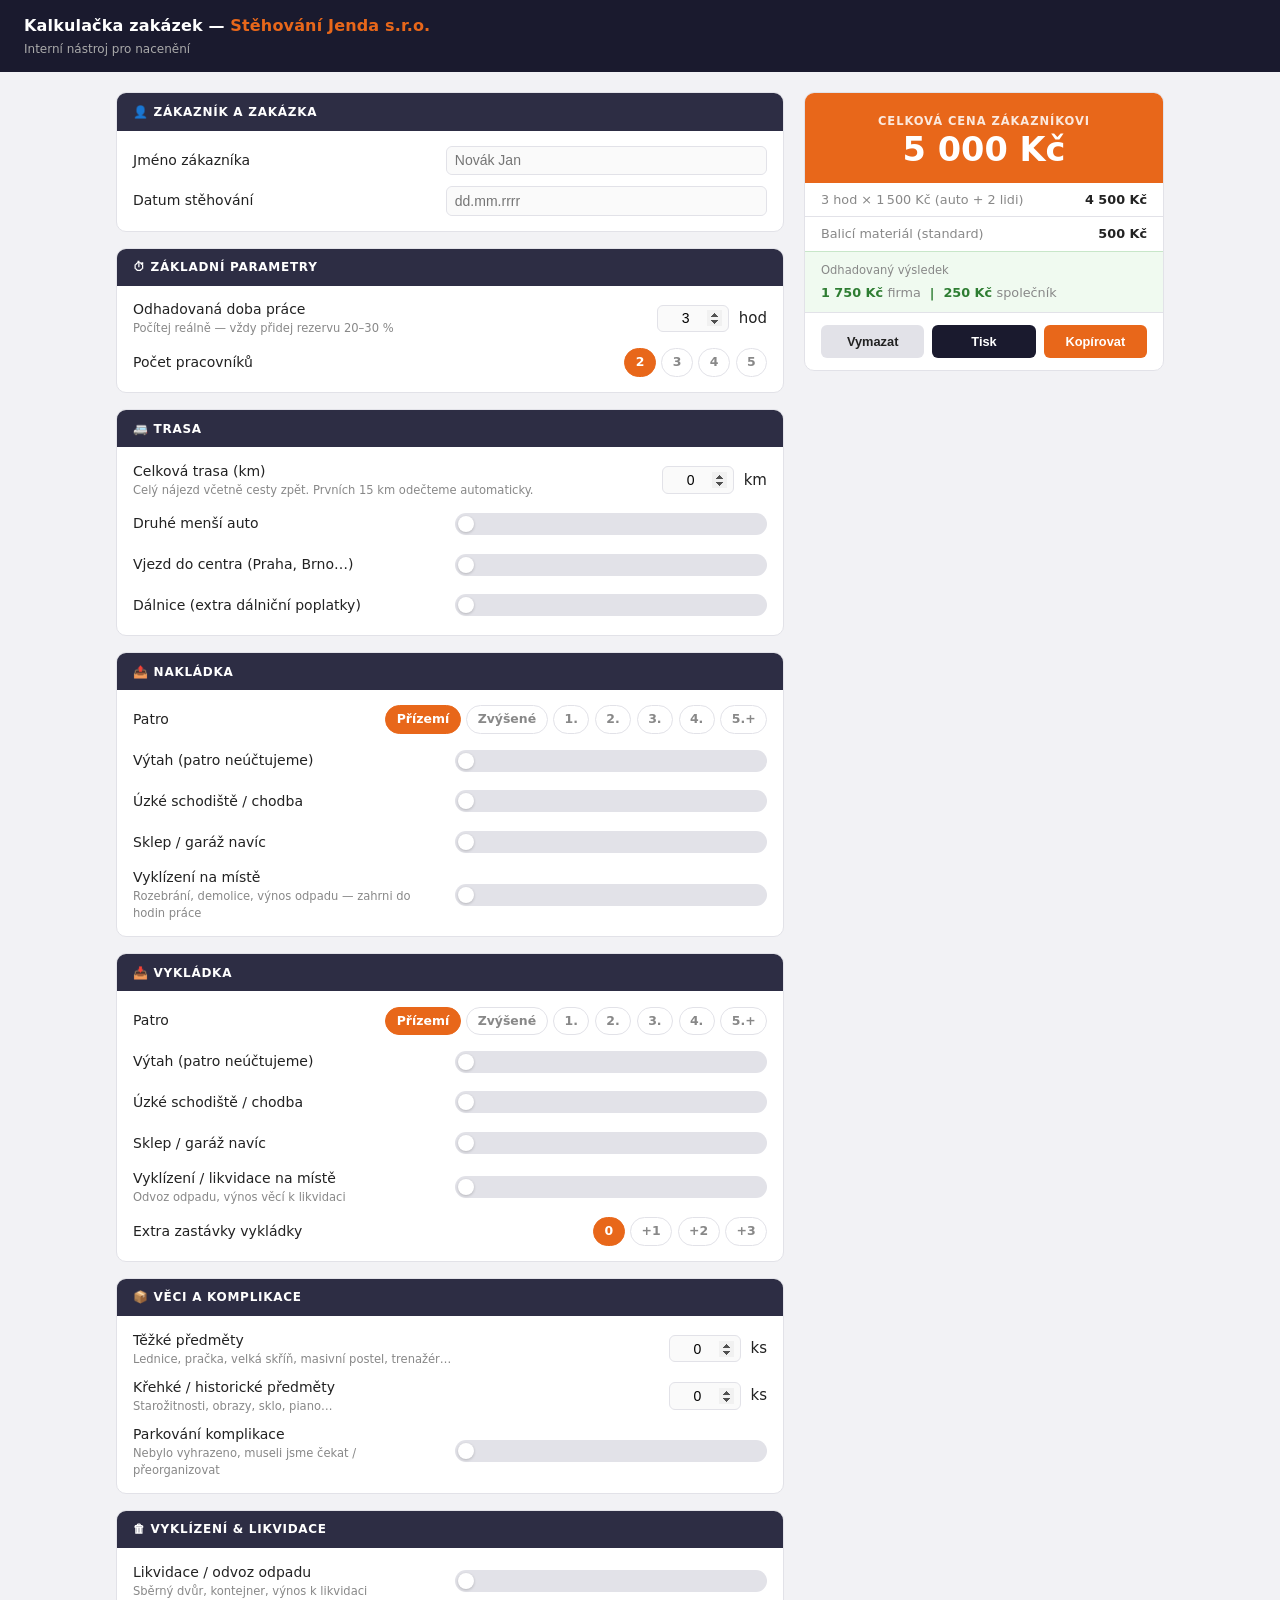
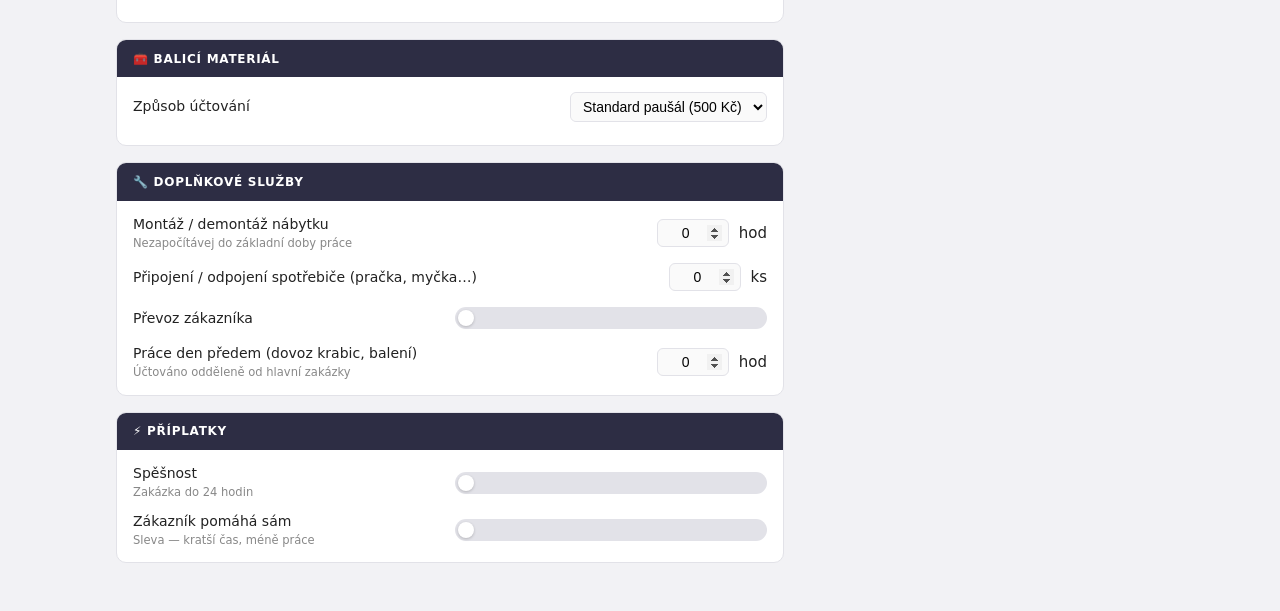
==== kalkulacka.html @ 745bb5a1 "Add files via upload" ====
<!DOCTYPE html>
<html lang="cs">
<head>
  <meta charset="UTF-8">
  <meta name="viewport" content="width=device-width, initial-scale=1.0">
  <title>Kalkulačka zakázek — Stěhování Jenda s.r.o.</title>
  <style>
    :root {
      --orange: #e8671a;
      --orange-light: #fff3ea;
      --dark: #1a1a2e;
      --dark2: #2d2d44;
      --card: #ffffff;
      --bg: #f2f2f5;
      --border: #e2e2e8;
      --text: #222;
      --muted: #888;
      --green: #2e7d32;
      --green-bg: #f0faf0;
      --green-border: #c8e6c9;
      --red: #c62828;
    }

    * { box-sizing: border-box; margin: 0; padding: 0; }

    body {
      font-family: 'Segoe UI', system-ui, -apple-system, sans-serif;
      background: var(--bg);
      color: var(--text);
      line-height: 1.5;
      font-size: 15px;
    }

    /* ── HEADER ── */
    header {
      background: var(--dark);
      color: #fff;
      padding: 0.9rem 1.5rem;
      display: flex;
      align-items: center;
      justify-content: space-between;
      flex-wrap: wrap;
      gap: 0.5rem;
    }
    header h1 { font-size: 1rem; font-weight: 700; letter-spacing: 0.01em; }
    header h1 span { color: var(--orange); }
    header .subtitle { font-size: 0.75rem; color: #aaa; margin-top: 0.1rem; }

    /* ── LAYOUT ── */
    .layout {
      display: grid;
      grid-template-columns: 1fr 360px;
      gap: 1.25rem;
      max-width: 1080px;
      margin: 1.25rem auto 3rem;
      padding: 0 1rem;
      align-items: start;
    }
    @media (max-width: 820px) {
      .layout { grid-template-columns: 1fr; }
      .result-sticky { position: static; }
    }

    /* ── CARD ── */
    .card {
      background: var(--card);
      border: 1px solid var(--border);
      border-radius: 10px;
      overflow: hidden;
      margin-bottom: 1rem;
    }
    .card:last-child { margin-bottom: 0; }

    .card-head {
      background: var(--dark2);
      color: #fff;
      padding: 0.6rem 1rem;
      font-size: 0.75rem;
      font-weight: 700;
      text-transform: uppercase;
      letter-spacing: 0.06em;
      display: flex;
      align-items: center;
      gap: 0.4rem;
    }

    /* ── SECTIONS INSIDE CARD ── */
    .section {
      padding: 0.85rem 1rem;
      border-bottom: 1px solid var(--border);
    }
    .section:last-child { border-bottom: none; }

    .field {
      display: flex;
      align-items: center;
      gap: 0.6rem;
      min-height: 32px;
      margin-bottom: 0.55rem;
    }
    .field:last-child { margin-bottom: 0; }

    .field label {
      flex: 1;
      font-size: 0.875rem;
      color: var(--text);
      cursor: default;
    }
    .field label small {
      display: block;
      font-size: 0.72rem;
      color: var(--muted);
      font-weight: 400;
    }

    /* ── NUMBER INPUT ── */
    input[type="number"] {
      width: 72px;
      padding: 0.3rem 0.4rem;
      border: 1px solid var(--border);
      border-radius: 6px;
      font-size: 0.875rem;
      text-align: center;
      background: #fafafa;
      transition: border-color 0.15s;
      -moz-appearance: textfield;
    }
    input[type="number"]::-webkit-inner-spin-button { opacity: 1; }
    input[type="number"]:focus { outline: none; border-color: var(--orange); background: #fff; }

    input[type="text"] {
      flex: 1;
      padding: 0.35rem 0.5rem;
      border: 1px solid var(--border);
      border-radius: 6px;
      font-size: 0.875rem;
      background: #fafafa;
      transition: border-color 0.15s;
    }
    input[type="text"]:focus { outline: none; border-color: var(--orange); background: #fff; }

    /* ── RADIO CHIPS ── */
    .chips { display: flex; gap: 0.35rem; flex-wrap: wrap; }
    .chip {
      padding: 0.25rem 0.65rem;
      border: 1.5px solid var(--border);
      border-radius: 20px;
      cursor: pointer;
      font-size: 0.78rem;
      font-weight: 600;
      color: var(--muted);
      transition: all 0.15s;
      user-select: none;
      white-space: nowrap;
    }
    .chip:hover { border-color: var(--orange); color: var(--orange); }
    .chip.on { background: var(--orange); border-color: var(--orange); color: #fff; }

    /* ── TOGGLE ── */
    .toggle {
      position: relative;
      width: 40px;
      height: 22px;
      flex-shrink: 0;
    }
    .toggle input { opacity: 0; width: 0; height: 0; position: absolute; }
    .toggle-track {
      position: absolute;
      inset: 0;
      background: var(--border);
      border-radius: 22px;
      cursor: pointer;
      transition: background 0.2s;
    }
    .toggle-track::after {
      content: '';
      position: absolute;
      width: 16px; height: 16px;
      left: 3px; top: 3px;
      background: #fff;
      border-radius: 50%;
      transition: transform 0.2s;
      box-shadow: 0 1px 3px rgba(0,0,0,.2);
    }
    .toggle input:checked ~ .toggle-track { background: var(--orange); }
    .toggle input:checked ~ .toggle-track::after { transform: translateX(18px); }

    /* ── SELECT ── */
    select {
      padding: 0.3rem 0.5rem;
      border: 1px solid var(--border);
      border-radius: 6px;
      font-size: 0.875rem;
      background: #fafafa;
      cursor: pointer;
    }
    select:focus { outline: none; border-color: var(--orange); }

    /* ── SUB FIELDS ── */
    .sub {
      margin-top: 0.5rem;
      padding: 0.5rem 0.75rem;
      background: var(--orange-light);
      border-radius: 6px;
      border-left: 3px solid var(--orange);
      display: none;
    }
    .sub.on { display: block; }
    .sub .field { margin-bottom: 0.4rem; }
    .sub .field:last-child { margin-bottom: 0; }
    .sub .field label { font-size: 0.82rem; }

    /* ── RESULT PANEL ── */
    .result-sticky { position: sticky; top: 1rem; }

    .result-total {
      background: var(--orange);
      color: #fff;
      padding: 1.25rem 1.25rem 1rem;
      text-align: center;
    }
    .result-total .rtlabel { font-size: 0.72rem; font-weight: 700; text-transform: uppercase;
      letter-spacing: 0.08em; opacity: 0.85; margin-bottom: 0.15rem; }
    .result-total .price { font-size: 2.1rem; font-weight: 800; line-height: 1; }
    .result-total .min-note {
      font-size: 0.72rem; opacity: 0.8; margin-top: 0.3rem;
      background: rgba(0,0,0,.15); border-radius: 4px; padding: 0.15rem 0.5rem;
      display: inline-block;
    }

    .breakdown-list { }
    .bi {
      display: flex; justify-content: space-between; align-items: center;
      padding: 0.45rem 1rem;
      border-bottom: 1px solid var(--border);
      font-size: 0.8rem;
    }
    .bi:last-child { border-bottom: none; }
    .bi .bn { color: var(--muted); flex: 1; padding-right: 0.5rem; }
    .bi .ba { font-weight: 700; color: var(--text); white-space: nowrap; }

    .empty-state {
      padding: 1.5rem;
      text-align: center;
      color: var(--muted);
      font-size: 0.8rem;
    }

    .profit-bar {
      background: var(--green-bg);
      border-top: 1px solid var(--green-border);
      padding: 0.65rem 1rem;
      font-size: 0.8rem;
    }
    .profit-bar .pl { color: var(--muted); margin-bottom: 0.2rem; font-size: 0.72rem; }
    .profit-bar .pv { font-weight: 700; color: var(--green); }
    .profit-bar .pv span { color: var(--muted); font-weight: 400; }

    .actions {
      display: flex; gap: 0.5rem;
      padding: 0.75rem 1rem;
      border-top: 1px solid var(--border);
    }
    .btn {
      flex: 1; padding: 0.55rem;
      border: none; border-radius: 6px;
      font-size: 0.8rem; font-weight: 700;
      cursor: pointer; transition: opacity 0.15s, background 0.15s;
    }
    .btn-orange { background: var(--orange); color: #fff; }
    .btn-orange:hover { opacity: 0.88; }
    .btn-gray { background: var(--border); color: var(--text); }
    .btn-gray:hover { background: #d5d5d8; }
    .btn-dark { background: var(--dark); color: #fff; }
    .btn-dark:hover { opacity: 0.85; }

    /* ── PRINT ── */
    @media print {
      header { background: #000 !important; }
      .card-head { background: #333 !important; }
      .layout { display: block; }
      .form-col { display: none; }
      .result-sticky { position: static; }
      .result-total { background: #e8671a !important; -webkit-print-color-adjust: exact; }
      .actions { display: none; }
    }
  </style>
</head>
<body>

<header>
  <div>
    <h1>Kalkulačka zakázek &mdash; <span>Stěhování Jenda s.r.o.</span></h1>
    <div class="subtitle">Interní nástroj pro nacenění</div>
  </div>
</header>

<div class="layout">

  <!-- ══════════ FORM COLUMN ══════════ -->
  <div class="form-col">

    <!-- ZÁKAZNÍK -->
    <div class="card">
      <div class="card-head">👤 Zákazník a zakázka</div>
      <div class="section">
        <div class="field">
          <label>Jméno zákazníka</label>
          <input type="text" id="customer-name" placeholder="Novák Jan" style="width:180px">
        </div>
        <div class="field">
          <label>Datum stěhování</label>
          <input type="text" id="move-date" placeholder="dd.mm.rrrr" style="width:120px">
        </div>
      </div>
    </div>

    <!-- ZÁKLADNÍ PARAMETRY -->
    <div class="card">
      <div class="card-head">⏱ Základní parametry</div>
      <div class="section">
        <div class="field">
          <label>Odhadovaná doba práce
            <small>Počítej reálně — vždy přidej rezervu 20–30 %</small>
          </label>
          <input type="number" id="hours" value="3" min="0.5" max="24" step="0.5"> hod
        </div>
        <div class="field" style="margin-top:0.4rem;">
          <label>Počet pracovníků</label>
          <div class="chips" id="workers-chips">
            <span class="chip on" data-v="2">2</span>
            <span class="chip" data-v="3">3</span>
            <span class="chip" data-v="4">4</span>
            <span class="chip" data-v="5">5</span>
          </div>
        </div>
      </div>
    </div>

    <!-- TRASA -->
    <div class="card">
      <div class="card-head">🚐 Trasa</div>
      <div class="section">
        <div class="field">
          <label>Celková trasa (km)
            <small>Celý nájezd včetně cesty zpět. Prvních 15 km odečteme automaticky.</small>
          </label>
          <input type="number" id="distance" value="0" min="0" step="1"> km
        </div>
        <div class="field" style="margin-top:0.5rem;">
          <label>Druhé menší auto</label>
          <label class="toggle">
            <input type="checkbox" id="second-car">
            <span class="toggle-track"></span>
          </label>
        </div>
        <div class="sub" id="sub-second-car">
          <div class="field">
            <label>Km druhého auta (jednosměrně)</label>
            <input type="number" id="second-car-km" value="0" min="0" step="1"> km
          </div>
        </div>
        <div class="field" style="margin-top:0.4rem;">
          <label>Vjezd do centra (Praha, Brno…)</label>
          <label class="toggle">
            <input type="checkbox" id="city-center">
            <span class="toggle-track"></span>
          </label>
        </div>
        <div class="field" style="margin-top:0.4rem;">
          <label>Dálnice (extra dálniční poplatky)</label>
          <label class="toggle">
            <input type="checkbox" id="highway">
            <span class="toggle-track"></span>
          </label>
        </div>
      </div>
    </div>

    <!-- NAKLÁDKA -->
    <div class="card">
      <div class="card-head">📤 Nakládka</div>
      <div class="section">
        <div class="field">
          <label>Patro</label>
          <div class="chips" id="floor-load-chips">
            <span class="chip on" data-v="0">Přízemí</span>
            <span class="chip" data-v="0.5">Zvýšené</span>
            <span class="chip" data-v="1">1.</span>
            <span class="chip" data-v="2">2.</span>
            <span class="chip" data-v="3">3.</span>
            <span class="chip" data-v="4">4.</span>
            <span class="chip" data-v="5">5.+</span>
          </div>
        </div>
        <div class="field" style="margin-top:0.5rem;">
          <label>Výtah (patro neúčtujeme)</label>
          <label class="toggle">
            <input type="checkbox" id="elevator-load">
            <span class="toggle-track"></span>
          </label>
        </div>
        <div class="field" style="margin-top:0.4rem;">
          <label>Úzké schodiště / chodba</label>
          <label class="toggle">
            <input type="checkbox" id="narrow-load">
            <span class="toggle-track"></span>
          </label>
        </div>
        <div class="field" style="margin-top:0.4rem;">
          <label>Sklep / garáž navíc</label>
          <label class="toggle">
            <input type="checkbox" id="basement-load">
            <span class="toggle-track"></span>
          </label>
        </div>
        <div class="field" style="margin-top:0.4rem;">
          <label>Vyklízení na místě
            <small>Rozebrání, demolice, výnos odpadu — zahrni do hodin práce</small>
          </label>
          <label class="toggle">
            <input type="checkbox" id="clearance-load">
            <span class="toggle-track"></span>
          </label>
        </div>
      </div>
    </div>

    <!-- VYKLÁDKA -->
    <div class="card">
      <div class="card-head">📥 Vykládka</div>
      <div class="section">
        <div class="field">
          <label>Patro</label>
          <div class="chips" id="floor-unload-chips">
            <span class="chip on" data-v="0">Přízemí</span>
            <span class="chip" data-v="0.5">Zvýšené</span>
            <span class="chip" data-v="1">1.</span>
            <span class="chip" data-v="2">2.</span>
            <span class="chip" data-v="3">3.</span>
            <span class="chip" data-v="4">4.</span>
            <span class="chip" data-v="5">5.+</span>
          </div>
        </div>
        <div class="field" style="margin-top:0.5rem;">
          <label>Výtah (patro neúčtujeme)</label>
          <label class="toggle">
            <input type="checkbox" id="elevator-unload">
            <span class="toggle-track"></span>
          </label>
        </div>
        <div class="field" style="margin-top:0.4rem;">
          <label>Úzké schodiště / chodba</label>
          <label class="toggle">
            <input type="checkbox" id="narrow-unload">
            <span class="toggle-track"></span>
          </label>
        </div>
        <div class="field" style="margin-top:0.4rem;">
          <label>Sklep / garáž navíc</label>
          <label class="toggle">
            <input type="checkbox" id="basement-unload">
            <span class="toggle-track"></span>
          </label>
        </div>
        <div class="field" style="margin-top:0.4rem;">
          <label>Vyklízení / likvidace na místě
            <small>Odvoz odpadu, výnos věcí k likvidaci</small>
          </label>
          <label class="toggle">
            <input type="checkbox" id="clearance-unload">
            <span class="toggle-track"></span>
          </label>
        </div>
        <div class="field" style="margin-top:0.5rem;">
          <label>Extra zastávky vykládky</label>
          <div class="chips" id="extra-stops-chips">
            <span class="chip on" data-v="0">0</span>
            <span class="chip" data-v="1">+1</span>
            <span class="chip" data-v="2">+2</span>
            <span class="chip" data-v="3">+3</span>
          </div>
        </div>
      </div>
    </div>

    <!-- VĚCI -->
    <div class="card">
      <div class="card-head">📦 Věci a komplikace</div>
      <div class="section">
        <div class="field">
          <label>Těžké předměty
            <small>Lednice, pračka, velká skříň, masivní postel, trenažér…</small>
          </label>
          <input type="number" id="heavy-items" value="0" min="0" step="1"> ks
        </div>
        <div class="field" style="margin-top:0.5rem;">
          <label>Křehké / historické předměty
            <small>Starožitnosti, obrazy, sklo, piano…</small>
          </label>
          <input type="number" id="fragile-items" value="0" min="0" step="1"> ks
        </div>
        <div class="field" style="margin-top:0.5rem;">
          <label>Parkování komplikace
            <small>Nebylo vyhrazeno, museli jsme čekat / přeorganizovat</small>
          </label>
          <label class="toggle">
            <input type="checkbox" id="parking-issue">
            <span class="toggle-track"></span>
          </label>
        </div>
      </div>
    </div>

    <!-- VYKLÍZENÍ & LIKVIDACE -->
    <div class="card">
      <div class="card-head">🗑 Vyklízení &amp; likvidace</div>
      <div class="section">
        <div class="field">
          <label>Likvidace / odvoz odpadu
            <small>Sběrný dvůr, kontejner, výnos k likvidaci</small>
          </label>
          <label class="toggle">
            <input type="checkbox" id="liquidation">
            <span class="toggle-track"></span>
          </label>
        </div>
        <div class="sub" id="sub-liquidation">
          <div class="field">
            <label>Pytlování
              <small>Oblečení, drobnosti, odpad do pytlů</small>
            </label>
            <div class="chips" id="pytlovani-chips">
              <span class="chip on" data-v="none">Žádné</span>
              <span class="chip" data-v="small">Malé +500 Kč</span>
              <span class="chip" data-v="medium">Střední +1 000 Kč</span>
              <span class="chip" data-v="large">Velké +1 500 Kč</span>
            </div>
          </div>
        </div>
      </div>
    </div>

    <!-- BALICÍ MATERIÁL -->
    <div class="card">
      <div class="card-head">🧰 Balicí materiál</div>
      <div class="section">
        <div class="field">
          <label>Způsob účtování</label>
          <select id="packing-type">
            <option value="none">Žádný</option>
            <option value="standard" selected>Standard paušál (500 Kč)</option>
            <option value="custom">Vlastní rozpis</option>
          </select>
        </div>
        <div class="sub" id="sub-packing">
          <div class="field">
            <label>Krabice (ks × 30 Kč)</label>
            <input type="number" id="boxes" value="0" min="0"> ks
          </div>
          <div class="field">
            <label>Strečková fólie (role × 200 Kč)</label>
            <input type="number" id="stretch" value="0" min="0"> rol
          </div>
          <div class="field">
            <label>Bublinková fólie (role × 200 Kč)</label>
            <input type="number" id="bubble" value="0" min="0"> rol
          </div>
        </div>
      </div>
    </div>

    <!-- DOPLŇKOVÉ SLUŽBY -->
    <div class="card">
      <div class="card-head">🔧 Doplňkové služby</div>
      <div class="section">
        <div class="field">
          <label>Montáž / demontáž nábytku
            <small>Nezapočítávej do základní doby práce</small>
          </label>
          <input type="number" id="assembly-hours" value="0" min="0" step="0.5"> hod
        </div>
        <div class="field" style="margin-top:0.5rem;">
          <label>Připojení / odpojení spotřebiče (pračka, myčka…)</label>
          <input type="number" id="appliances" value="0" min="0" step="1"> ks
        </div>
        <div class="field" style="margin-top:0.5rem;">
          <label>Převoz zákazníka</label>
          <label class="toggle">
            <input type="checkbox" id="person-transport">
            <span class="toggle-track"></span>
          </label>
        </div>
        <div class="field" style="margin-top:0.5rem;">
          <label>Práce den předem (dovoz krabic, balení)
            <small>Účtováno odděleně od hlavní zakázky</small>
          </label>
          <input type="number" id="day-before" value="0" min="0" step="0.5"> hod
        </div>
      </div>
    </div>

    <!-- PŘÍPLATKY -->
    <div class="card">
      <div class="card-head">⚡ Příplatky</div>
      <div class="section">
        <div class="field">
          <label>Spěšnost
            <small>Zakázka do 24 hodin</small>
          </label>
          <label class="toggle">
            <input type="checkbox" id="urgency">
            <span class="toggle-track"></span>
          </label>
        </div>
        <div class="field" style="margin-top:0.4rem;">
          <label>Zákazník pomáhá sám
            <small>Sleva — kratší čas, méně práce</small>
          </label>
          <label class="toggle">
            <input type="checkbox" id="customer-helps">
            <span class="toggle-track"></span>
          </label>
        </div>
      </div>
    </div>

  </div><!-- /form-col -->

  <!-- ══════════ RESULT COLUMN ══════════ -->
  <div>
    <div class="card result-sticky">

      <div class="result-total">
        <div class="rtlabel">Celková cena zákazníkovi</div>
        <div class="price" id="total-display">2 500 Kč</div>
        <div class="min-note" id="min-note" style="display:none">Aplikována minimální cena</div>
      </div>

      <div class="breakdown-list" id="breakdown">
        <div class="empty-state">Vyplňte parametry zakázky&hellip;</div>
      </div>

      <div class="profit-bar">
        <div class="pl">Odhadovaný výsledek</div>
        <div class="pv" id="profit-display">—</div>
      </div>

      <div class="actions">
        <button class="btn btn-gray" onclick="resetForm()">Vymazat</button>
        <button class="btn btn-dark" onclick="printResult()">Tisk</button>
        <button class="btn btn-orange" onclick="copyResult()">Kopírovat</button>
      </div>

    </div>
  </div>

</div><!-- /layout -->

<script>
'use strict';

/* ── Sazebník ── */
var R = {
  hourBase:        1500,
  extraWorker:     200,
  kmRate:          20,
  kmFreeThreshold: 15,
  secondCarKm:     10,
  floorRate:       500,
  elevatedGround:  300,
  basement:        300,
  narrowPassage:   400,
  extraStop:       500,
  parkingIssue:    300,
  heavyItem:       200,
  fragileItem:     100,
  cityCenter:      800,
  highway:         500,
  packingStd:      500,
  boxPrice:        30,
  stretchPrice:    200,
  bubblePrice:     200,
  assemblyHour:    500,
  applianceConn:   200,
  personTransport: 500,
  dayBeforeHour:   800,
  urgency:         500,
  customerHelps:  -500,
  pytlovaniSmall:  500,
  pytlovaniMedium: 1000,
  pytlovaniLarge:  1500,
  liquidation:     1000,
  minimum:         2500,
  profitRate:      0.35,
  partnerRate:     0.05,
};

/* ── State ── */
var S = {
  hours: 3, workers: 2,
  distance: 0, secondCar: false, secondCarKm: 0,
  cityCenter: false, highway: false,
  floorLoad: 0, elevatorLoad: false, narrowLoad: false, basementLoad: false,
  floorUnload: 0, elevatorUnload: false, narrowUnload: false, basementUnload: false,
  extraStops: 0,
  heavyItems: 0, fragileItems: 0, parkingIssue: false,
  packingType: 'standard', boxes: 0, stretch: 0, bubble: 0,
  assemblyHours: 0, appliances: 0, personTransport: false,
  dayBefore: 0, urgency: false, customerHelps: false,
  pytlovani: 'none', liquidation: false, clearanceLoad: false, clearanceUnload: false,
};

/* ── Výpočet ── */
function calc() {
  var items = [];
  var raw   = 0;

  function add(name, amount) {
    if (amount === 0) return;
    items.push({ name: name, amount: amount });
    raw += amount;
  }

  // Základní hodiny
  add(S.hours + ' hod × 1 500 Kč (auto + 2 lidi)', S.hours * R.hourBase);

  // Extra pracovníci
  if (S.workers > 2) {
    add((S.workers - 2) + ' extra pracovník(i) × ' + S.hours + ' hod × 200 Kč',
        S.hours * (S.workers - 2) * R.extraWorker);
  }

  // Kilometry
  if (S.distance > R.kmFreeThreshold) {
    var chargeableKm = S.distance - R.kmFreeThreshold;
    add('Trasa ' + S.distance + ' km − 15 km zdarma = ' + chargeableKm + ' km × 20 Kč',
        chargeableKm * R.kmRate);
  }

  // Druhé auto
  if (S.secondCar && S.secondCarKm > 0) {
    add('Druhé auto: ' + S.secondCarKm + ' km × 2 × 10 Kč',
        S.secondCarKm * 2 * R.secondCarKm);
  }

  // Vjezd do centra
  if (S.cityCenter) add('Vjezd do centra města', R.cityCenter);

  // Dálnice
  if (S.highway) add('Dálniční příplatek', R.highway);

  // Patra – nakládka
  if (!S.elevatorLoad) {
    if (S.floorLoad === 0.5) {
      add('Nákl. – zvýšené přîzemí (bez výtahu)', R.elevatedGround);
    } else if (S.floorLoad >= 2) {
      add('Nákl. – ' + S.floorLoad + '. patro bez výtahu (' + (S.floorLoad - 1) + '×500 Kč)', (S.floorLoad - 1) * R.floorRate);
    }
  }
  if (S.narrowLoad)    add('Nákl. – úzké schodiště/chodba', R.narrowPassage);
  if (S.basementLoad)  add('Nákl. – sklep / garáž', R.basement);

  // Patra – vykládka
  if (!S.elevatorUnload) {
    if (S.floorUnload === 0.5) {
      add('Vykl. – zvýšené přîzemí (bez výtahu)', R.elevatedGround);
    } else if (S.floorUnload >= 2) {
      add('Vykl. – ' + S.floorUnload + '. patro bez výtahu (' + (S.floorUnload - 1) + '×500 Kč)', (S.floorUnload - 1) * R.floorRate);
    }
  }
  if (S.narrowUnload)    add('Vykl. – úzké schodiště/chodba', R.narrowPassage);
  if (S.basementUnload)  add('Vykl. – sklep / garáž', R.basement);

  // Extra zastávky
  if (S.extraStops > 0) {
    add(S.extraStops + ' extra zastávka/y vykládky', S.extraStops * R.extraStop);
  }

  // Věci
  if (S.heavyItems > 0)   add(S.heavyItems + ' těžký/é předmět(y) × 400 Kč', S.heavyItems * R.heavyItem);
  if (S.fragileItems > 0) add(S.fragileItems + ' křehký/é předmět(y) × 300 Kč', S.fragileItems * R.fragileItem);
  if (S.parkingIssue)     add('Komplikace s parkováním', R.parkingIssue);

  // Balicí materiál
  if (S.packingType === 'standard') {
    add('Balicí materiál (standard)', R.packingStd);
  } else if (S.packingType === 'custom') {
    if (S.boxes > 0)   add(S.boxes + ' krabic × 30 Kč', S.boxes * R.boxPrice);
    if (S.stretch > 0) add(S.stretch + ' role strečky × 200 Kč', S.stretch * R.stretchPrice);
    if (S.bubble > 0)  add(S.bubble + ' role bublinky × 200 Kč', S.bubble * R.bubblePrice);
  }

  // Montáž
  if (S.assemblyHours > 0) {
    add('Montáž/demontáž: ' + S.assemblyHours + ' hod × 750 Kč', S.assemblyHours * R.assemblyHour);
  }

  // Spotřebiče
  if (S.appliances > 0) {
    add(S.appliances + ' připoj. spotřebiče × 300 Kč', S.appliances * R.applianceConn);
  }

  // Převoz osoby
  if (S.personTransport) add('Převoz zákazníka', R.personTransport);

  // Den předem
  if (S.dayBefore > 0) {
    add('Práce den předem: ' + S.dayBefore + ' hod × 800 Kč', S.dayBefore * R.dayBeforeHour);
  }

  // Pytlování
  if (S.pytlovani === 'small')  add('Pytlování – malé', R.pytlovaniSmall);
  if (S.pytlovani === 'medium') add('Pytlov\u00e1n\u00ed \u2013 st\u0159edn\u00ed', R.pytlovaniMedium);
  if (S.pytlovani === 'large')  add('Pytlov\u00e1n\u00ed \u2013 velk\u00e9', R.pytlovaniLarge);

  // Likvidace
  if (S.liquidation) add('Likvidace / odvoz odpadu', R.liquidation);

  // Spěšnost
  if (S.urgency) add('Sp\u011b\u0161nost (do 24 hod)', R.urgency);

  // Zákazník pomáhá
  if (S.customerHelps) add('Sleva – zákazník pomáhá', R.customerHelps);

  var isMin = raw < R.minimum;
  var total = isMin ? R.minimum : raw;

  return { items: items, raw: raw, total: total, isMin: isMin };
}

/* ── Formátování ── */
function fmt(n) {
  return Math.round(n).toLocaleString('cs-CZ') + ' Kč';
}

/* ── Render ── */
function render() {
  var r = calc();

  document.getElementById('total-display').textContent = fmt(r.total);
  var minNote = document.getElementById('min-note');
  minNote.style.display = r.isMin ? 'inline-block' : 'none';

  var bd = document.getElementById('breakdown');
  if (r.items.length === 0) {
    bd.innerHTML = '<div class="empty-state">Vyplňte parametry zakázky&hellip;</div>';
  } else {
    bd.innerHTML = r.items.map(function(it) {
      return '<div class="bi"><span class="bn">' + it.name + '</span>' +
             '<span class="ba">' + fmt(it.amount) + '</span></div>';
    }).join('');
  }

  // Profit
  var laborCost  = S.hours * S.workers * 200;
  var kmCost     = S.distance > R.kmFreeThreshold ? (S.distance - R.kmFreeThreshold) * 10 : 0;
  var estCost    = laborCost + kmCost;
  var gross      = r.total - estCost;
  var partner    = Math.round(r.total * R.partnerRate);
  var company    = Math.round(r.total * R.profitRate);

  document.getElementById('profit-display').innerHTML =
    fmt(company) + ' <span>firma</span> &nbsp;|&nbsp; ' + fmt(partner) + ' <span>společník</span>';
}

/* ── Chips (radio skupiny) ── */
function initChips(id, key) {
  var g = document.getElementById(id);
  if (!g) return;
  g.addEventListener('click', function(e) {
    var c = e.target.closest('.chip');
    if (!c) return;
    g.querySelectorAll('.chip').forEach(function(x) { x.classList.remove('on'); });
    c.classList.add('on');
    S[key] = parseFloat(c.getAttribute('data-v'));
    render();
  });
}

/* ── Number inputs ── */
function initNum(id, key) {
  var el = document.getElementById(id);
  if (!el) return;
  el.addEventListener('input', function() {
    S[key] = parseFloat(el.value) || 0;
    render();
  });
}

/* ── Toggles ── */
function initToggle(id, key, subId) {
  var el = document.getElementById(id);
  if (!el) return;
  el.addEventListener('change', function() {
    S[key] = el.checked;
    if (subId) {
      var sub = document.getElementById(subId);
      if (sub) sub.classList.toggle('on', el.checked);
    }
    render();
  });
}

/* ── Select ── */
function initSelect(id, key, subId) {
  var el = document.getElementById(id);
  if (!el) return;
  el.addEventListener('change', function() {
    S[key] = el.value;
    if (subId) {
      var sub = document.getElementById(subId);
      if (sub) sub.classList.toggle('on', el.value === 'custom');
    }
    render();
  });
}

/* ── Reset ── */
function resetForm() {
  // Numbers
  var nums = {
    'hours': 3, 'distance': 0, 'second-car-km': 0,
    'heavy-items': 0, 'fragile-items': 0, 'boxes': 0,
    'stretch': 0, 'bubble': 0, 'assembly-hours': 0,
    'appliances': 0, 'day-before': 0
  };
  Object.keys(nums).forEach(function(id) {
    var el = document.getElementById(id);
    if (el) el.value = nums[id];
  });

  // Text
  ['customer-name', 'move-date'].forEach(function(id) {
    var el = document.getElementById(id);
    if (el) el.value = '';
  });

  // Toggles
  ['second-car','elevator-load','narrow-load','basement-load',
   'elevator-unload','narrow-unload','basement-unload','city-center','highway',
   'parking-issue','person-transport','urgency','customer-helps',
   'clearance-load','clearance-unload','liquidation'].forEach(function(id) {
    var el = document.getElementById(id);
    if (el) el.checked = false;
  });

  // Sub panels
  ['sub-second-car','sub-packing'].forEach(function(id) {
    var el = document.getElementById(id);
    if (el) el.classList.remove('on');
  });

  // Chips reset
  [['workers-chips','2'],['floor-load-chips','0'],
   ['floor-unload-chips','0'],['extra-stops-chips','0'],['pytlovani-chips','none']].forEach(function(pair) {
    var g = document.getElementById(pair[0]);
    if (!g) return;
    g.querySelectorAll('.chip').forEach(function(c) { c.classList.remove('on'); });
    var def = g.querySelector('[data-v="' + pair[1] + '"]');
    if (def) def.classList.add('on');
  });

  // Select
  var ps = document.getElementById('packing-type');
  if (ps) ps.value = 'standard';

  // State reset
  S = {
    hours: 3, workers: 2,
    distance: 0, secondCar: false, secondCarKm: 0,
    cityCenter: false, highway: false,
    floorLoad: 0, elevatorLoad: false, narrowLoad: false, basementLoad: false,
    floorUnload: 0, elevatorUnload: false, narrowUnload: false, basementUnload: false,
    extraStops: 0,
    heavyItems: 0, fragileItems: 0, parkingIssue: false,
    packingType: 'standard', boxes: 0, stretch: 0, bubble: 0,
    assemblyHours: 0, appliances: 0, personTransport: false,
    dayBefore: 0, urgency: false, customerHelps: false,
    pytlovani: 'none', liquidation: false, clearanceLoad: false, clearanceUnload: false,
  pytlovani: 'none', liquidation: false, clearanceLoad: false, clearanceUnload: false,
  };

  render();
}

/* ── Kopírovat ── */
function copyResult() {
  var r = calc();
  var name = document.getElementById('customer-name').value.trim();
  var date = document.getElementById('move-date').value.trim();
  var lines = ['KALKULACE ZAKÁZKY — Stěhování Jenda s.r.o.'];
  if (name) lines.push('Zákazník: ' + name);
  if (date) lines.push('Datum: ' + date);
  lines.push('');
  r.items.forEach(function(it) {
    lines.push(it.name + ':  ' + Math.round(it.amount).toLocaleString('cs-CZ') + ' Kč');
  });
  lines.push('');
  lines.push('CELKEM: ' + Math.round(r.total).toLocaleString('cs-CZ') + ' Kč');
  if (r.isMin) lines.push('(Minimální cena zakázky)');

  navigator.clipboard.writeText(lines.join('\n')).then(function() {
    var btn = event.target;
    var orig = btn.textContent;
    btn.textContent = 'Zkopírováno!';
    setTimeout(function() { btn.textContent = orig; }, 2000);
  });
}

/* ── Tisk ── */
function printResult() { window.print(); }

/* ── Init ── */
initChips('workers-chips',      'workers');
initChips('floor-load-chips',   'floorLoad');
initChips('floor-unload-chips', 'floorUnload');
initChips('extra-stops-chips',  'extraStops');

initNum('hours',          'hours');
initNum('distance',       'distance');
initNum('second-car-km',  'secondCarKm');
initNum('heavy-items',    'heavyItems');
initNum('fragile-items',  'fragileItems');
initNum('boxes',          'boxes');
initNum('stretch',        'stretch');
initNum('bubble',         'bubble');
initNum('assembly-hours', 'assemblyHours');
initNum('appliances',     'appliances');
initNum('day-before',     'dayBefore');

initToggle('second-car',       'secondCar',       'sub-second-car');
initToggle('elevator-load',    'elevatorLoad');
initToggle('narrow-load',      'narrowLoad');
initToggle('basement-load',    'basementLoad');
initToggle('elevator-unload',  'elevatorUnload');
initToggle('narrow-unload',    'narrowUnload');
initToggle('basement-unload',  'basementUnload');
initToggle('city-center',      'cityCenter');
initToggle('highway',          'highway');
initToggle('parking-issue',    'parkingIssue');
initToggle('person-transport', 'personTransport');
initToggle('urgency',          'urgency');
initToggle('customer-helps',   'customerHelps');

initSelect('packing-type', 'packingType', 'sub-packing');
initToggle('clearance-load',   'clearanceLoad');
initToggle('clearance-unload', 'clearanceUnload');
initToggle('liquidation',      'liquidation', 'sub-liquidation');
initChips('pytlovani-chips',   'pytlovani');

render();
</script>

</body>
</html>
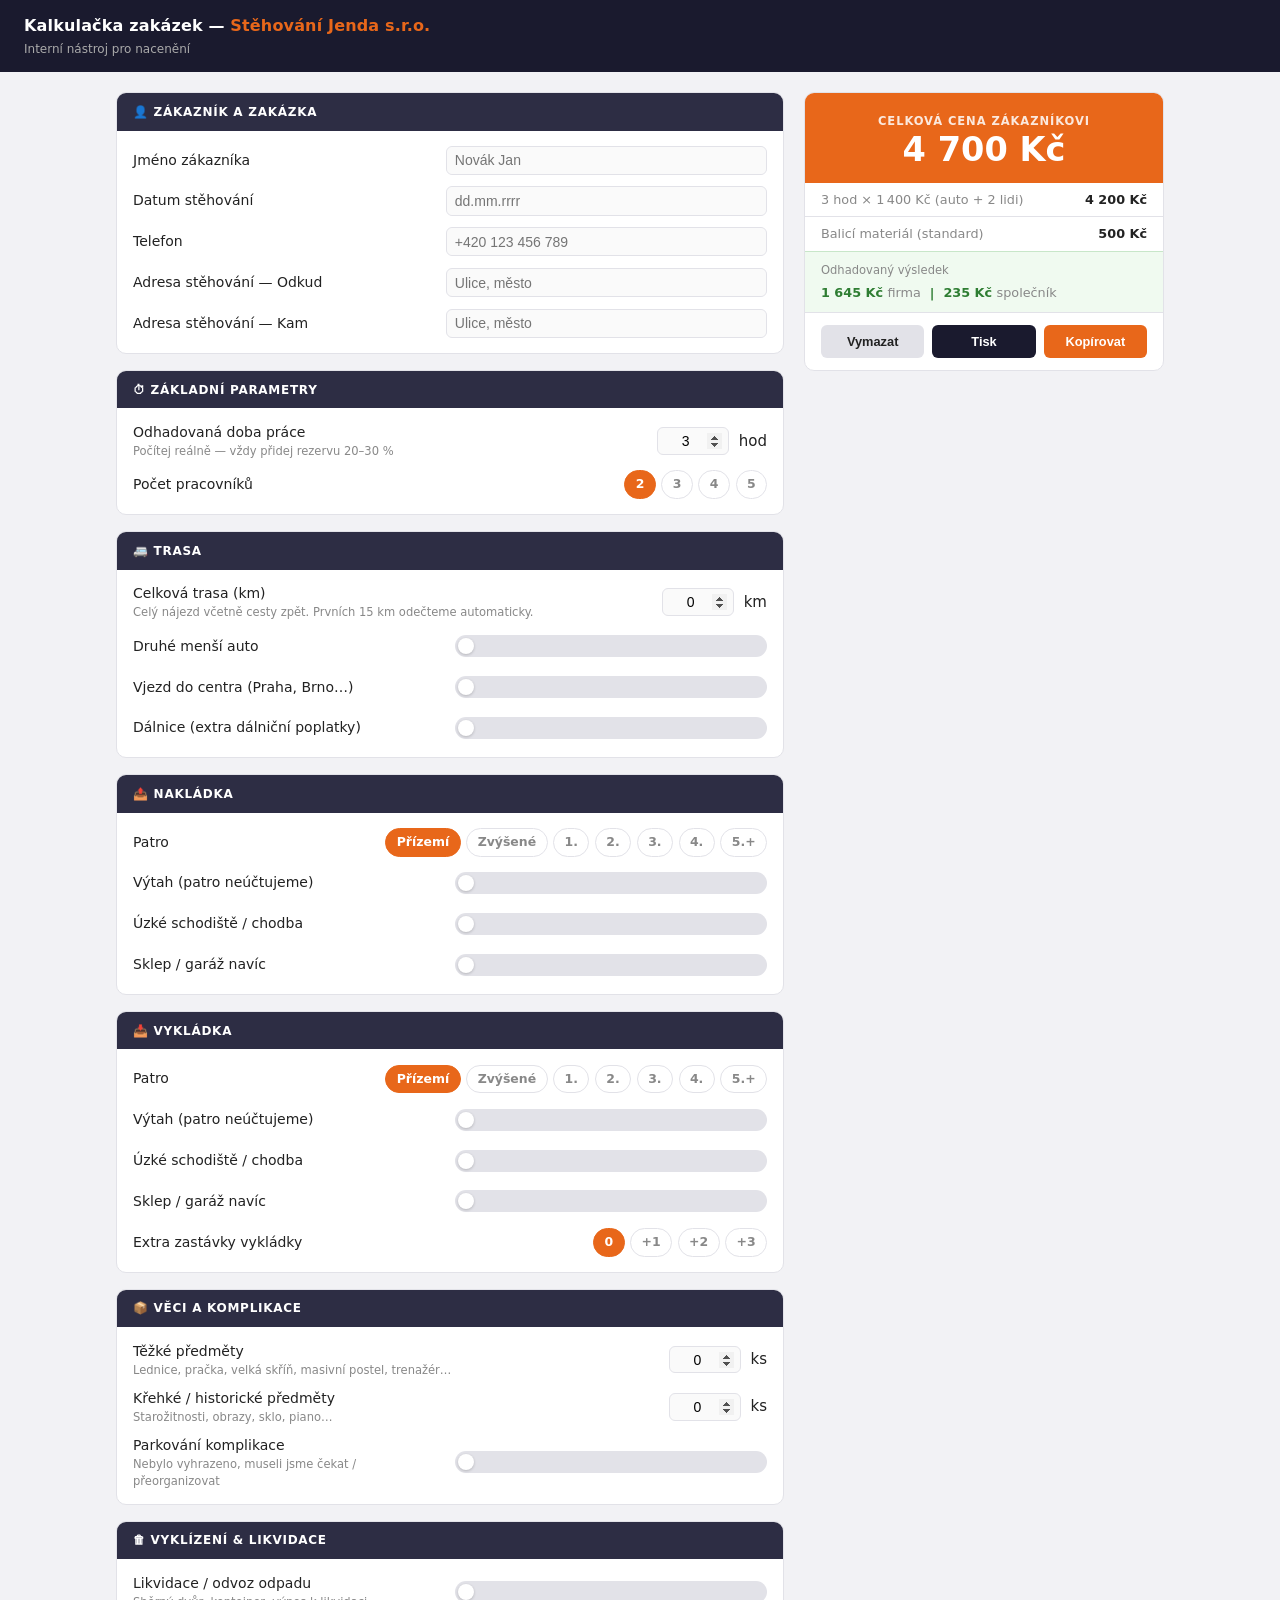
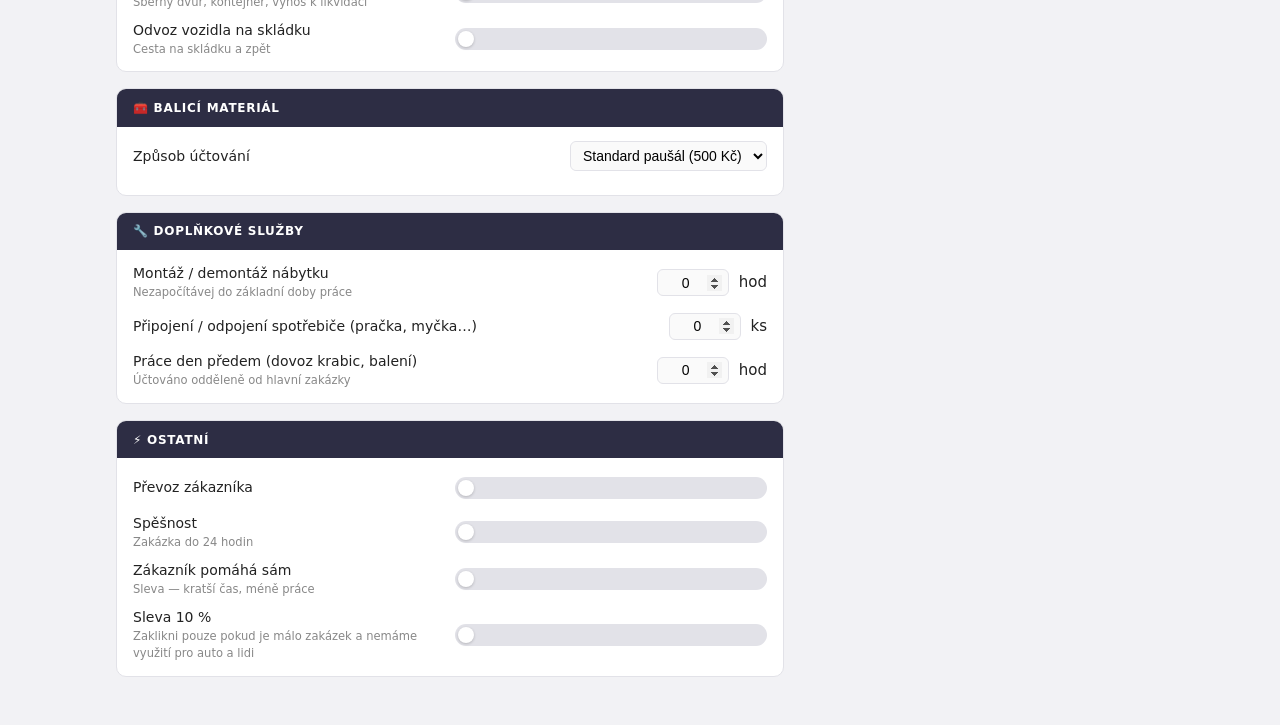
==== commit f5c1fa93: "Add files via upload" ====
--- a/kalkulacka.html
+++ b/kalkulacka.html
@@ -228,6 +228,21 @@
       display: inline-block;
     }
 
+    .customer-info {
+      padding: 0.7rem 1rem;
+      border-bottom: 1px solid var(--border);
+      background: var(--orange-light);
+      font-size: 0.8rem;
+    }
+    .customer-info .ci-row {
+      display: flex;
+      gap: 0.4rem;
+      margin-bottom: 0.15rem;
+    }
+    .customer-info .ci-row:last-child { margin-bottom: 0; }
+    .customer-info .ci-label { color: var(--muted); font-weight: 600; white-space: nowrap; }
+    .customer-info .ci-value { color: var(--text); font-weight: 600; word-break: break-word; }
+
     .breakdown-list { }
     .bi {
       display: flex; justify-content: space-between; align-items: center;
@@ -311,6 +326,18 @@
         <div class="field">
           <label>Datum stěhování</label>
           <input type="text" id="move-date" placeholder="dd.mm.rrrr" style="width:120px">
+        </div>
+        <div class="field">
+          <label>Telefon</label>
+          <input type="text" id="customer-phone" placeholder="+420 123 456 789" style="width:180px">
+        </div>
+        <div class="field">
+          <label>Adresa stěhování — Odkud</label>
+          <input type="text" id="move-from" placeholder="Ulice, město" style="width:220px">
+        </div>
+        <div class="field">
+          <label>Adresa stěhování — Kam</label>
+          <input type="text" id="move-to" placeholder="Ulice, město" style="width:220px">
         </div>
       </div>
     </div>
@@ -414,15 +441,6 @@
             <span class="toggle-track"></span>
           </label>
         </div>
-        <div class="field" style="margin-top:0.4rem;">
-          <label>Vyklízení na místě
-            <small>Rozebrání, demolice, výnos odpadu — zahrni do hodin práce</small>
-          </label>
-          <label class="toggle">
-            <input type="checkbox" id="clearance-load">
-            <span class="toggle-track"></span>
-          </label>
-        </div>
       </div>
     </div>
 
@@ -460,15 +478,6 @@
           <label>Sklep / garáž navíc</label>
           <label class="toggle">
             <input type="checkbox" id="basement-unload">
-            <span class="toggle-track"></span>
-          </label>
-        </div>
-        <div class="field" style="margin-top:0.4rem;">
-          <label>Vyklízení / likvidace na místě
-            <small>Odvoz odpadu, výnos věcí k likvidaci</small>
-          </label>
-          <label class="toggle">
-            <input type="checkbox" id="clearance-unload">
             <span class="toggle-track"></span>
           </label>
         </div>
@@ -537,6 +546,15 @@
               <span class="chip" data-v="large">Velké +1 500 Kč</span>
             </div>
           </div>
+        </div>
+        <div class="field" style="margin-top:0.4rem;">
+          <label>Odvoz vozidla na skládku
+            <small>Cesta na skládku a zpět</small>
+          </label>
+          <label class="toggle">
+            <input type="checkbox" id="dump-transport">
+            <span class="toggle-track"></span>
+          </label>
         </div>
       </div>
     </div>
@@ -585,13 +603,6 @@
           <input type="number" id="appliances" value="0" min="0" step="1"> ks
         </div>
         <div class="field" style="margin-top:0.5rem;">
-          <label>Převoz zákazníka</label>
-          <label class="toggle">
-            <input type="checkbox" id="person-transport">
-            <span class="toggle-track"></span>
-          </label>
-        </div>
-        <div class="field" style="margin-top:0.5rem;">
           <label>Práce den předem (dovoz krabic, balení)
             <small>Účtováno odděleně od hlavní zakázky</small>
           </label>
@@ -600,11 +611,18 @@
       </div>
     </div>
 
-    <!-- PŘÍPLATKY -->
+    <!-- OSTATNÍ -->
     <div class="card">
-      <div class="card-head">⚡ Příplatky</div>
+      <div class="card-head">⚡ Ostatní</div>
       <div class="section">
         <div class="field">
+          <label>Převoz zákazníka</label>
+          <label class="toggle">
+            <input type="checkbox" id="person-transport">
+            <span class="toggle-track"></span>
+          </label>
+        </div>
+        <div class="field" style="margin-top:0.4rem;">
           <label>Spěšnost
             <small>Zakázka do 24 hodin</small>
           </label>
@@ -619,6 +637,15 @@
           </label>
           <label class="toggle">
             <input type="checkbox" id="customer-helps">
+            <span class="toggle-track"></span>
+          </label>
+        </div>
+        <div class="field" style="margin-top:0.4rem;">
+          <label>Sleva 10 %
+            <small>Zaklikni pouze pokud je málo zakázek a nemáme využití pro auto a lidi</small>
+          </label>
+          <label class="toggle">
+            <input type="checkbox" id="discount10">
             <span class="toggle-track"></span>
           </label>
         </div>
@@ -637,6 +664,8 @@
         <div class="min-note" id="min-note" style="display:none">Aplikována minimální cena</div>
       </div>
 
+      <div class="customer-info" id="customer-info" style="display:none"></div>
+
       <div class="breakdown-list" id="breakdown">
         <div class="empty-state">Vyplňte parametry zakázky&hellip;</div>
       </div>
@@ -662,7 +691,7 @@
 
 /* ── Sazebník ── */
 var R = {
-  hourBase:        1500,
+  hourBase:        1400,
   extraWorker:     200,
   kmRate:          20,
   kmFreeThreshold: 15,
@@ -681,17 +710,19 @@
   boxPrice:        30,
   stretchPrice:    200,
   bubblePrice:     200,
-  assemblyHour:    500,
-  applianceConn:   200,
+  assemblyHour:    400,
+  applianceConn:   100,
   personTransport: 500,
-  dayBeforeHour:   800,
+  dayBeforeHour:   300,
   urgency:         500,
   customerHelps:  -500,
   pytlovaniSmall:  500,
   pytlovaniMedium: 1000,
   pytlovaniLarge:  1500,
   liquidation:     1000,
-  minimum:         2500,
+  dumpTransport:   3000,
+  discount10:      0.10,
+  minimum:         2000,
   profitRate:      0.35,
   partnerRate:     0.05,
 };
@@ -708,7 +739,7 @@
   packingType: 'standard', boxes: 0, stretch: 0, bubble: 0,
   assemblyHours: 0, appliances: 0, personTransport: false,
   dayBefore: 0, urgency: false, customerHelps: false,
-  pytlovani: 'none', liquidation: false, clearanceLoad: false, clearanceUnload: false,
+  pytlovani: 'none', liquidation: false, dumpTransport: false, discount10: false,
 };
 
 /* ── Výpočet ── */
@@ -723,7 +754,7 @@
   }
 
   // Základní hodiny
-  add(S.hours + ' hod × 1 500 Kč (auto + 2 lidi)', S.hours * R.hourBase);
+  add(S.hours + ' hod × 1 400 Kč (auto + 2 lidi)', S.hours * R.hourBase);
 
   // Extra pracovníci
   if (S.workers > 2) {
@@ -793,12 +824,12 @@
 
   // Montáž
   if (S.assemblyHours > 0) {
-    add('Montáž/demontáž: ' + S.assemblyHours + ' hod × 750 Kč', S.assemblyHours * R.assemblyHour);
+    add('Montáž/demontáž: ' + S.assemblyHours + ' hod × 400 Kč', S.assemblyHours * R.assemblyHour);
   }
 
   // Spotřebiče
   if (S.appliances > 0) {
-    add(S.appliances + ' připoj. spotřebiče × 300 Kč', S.appliances * R.applianceConn);
+    add(S.appliances + ' připoj. spotřebiče × 100 Kč', S.appliances * R.applianceConn);
   }
 
   // Převoz osoby
@@ -806,7 +837,7 @@
 
   // Den předem
   if (S.dayBefore > 0) {
-    add('Práce den předem: ' + S.dayBefore + ' hod × 800 Kč', S.dayBefore * R.dayBeforeHour);
+    add('Práce den předem: ' + S.dayBefore + ' hod × 300 Kč', S.dayBefore * R.dayBeforeHour);
   }
 
   // Pytlování
@@ -817,11 +848,17 @@
   // Likvidace
   if (S.liquidation) add('Likvidace / odvoz odpadu', R.liquidation);
 
+  // Odvoz vozidla na skládku
+  if (S.dumpTransport) add('Odvoz vozidla na skládku', R.dumpTransport);
+
   // Spěšnost
   if (S.urgency) add('Sp\u011b\u0161nost (do 24 hod)', R.urgency);
 
   // Zákazník pomáhá
   if (S.customerHelps) add('Sleva – zákazník pomáhá', R.customerHelps);
+
+  // Sleva 10 % (nízké vytížení)
+  if (S.discount10) add('Sleva 10 % (nízké vytížení)', -Math.round(raw * R.discount10));
 
   var isMin = raw < R.minimum;
   var total = isMin ? R.minimum : raw;
@@ -841,6 +878,30 @@
   document.getElementById('total-display').textContent = fmt(r.total);
   var minNote = document.getElementById('min-note');
   minNote.style.display = r.isMin ? 'inline-block' : 'none';
+
+  // Info o zákazníkovi
+  var name  = document.getElementById('customer-name').value.trim();
+  var date  = document.getElementById('move-date').value.trim();
+  var phone = document.getElementById('customer-phone').value.trim();
+  var from  = document.getElementById('move-from').value.trim();
+  var to    = document.getElementById('move-to').value.trim();
+
+  var ciRows = [];
+  if (name)  ciRows.push(['Zákazník:', name]);
+  if (date)  ciRows.push(['Datum:', date]);
+  if (phone) ciRows.push(['Telefon:', phone]);
+  if (from || to) ciRows.push(['Adresa:', (from || '?') + ' → ' + (to || '?')]);
+
+  var ciEl = document.getElementById('customer-info');
+  if (ciRows.length === 0) {
+    ciEl.style.display = 'none';
+    ciEl.innerHTML = '';
+  } else {
+    ciEl.style.display = 'block';
+    ciEl.innerHTML = ciRows.map(function(row) {
+      return '<div class="ci-row"><span class="ci-label">' + row[0] + '</span><span class="ci-value">' + row[1] + '</span></div>';
+    }).join('');
+  }
 
   var bd = document.getElementById('breakdown');
   if (r.items.length === 0) {
@@ -931,7 +992,7 @@
   });
 
   // Text
-  ['customer-name', 'move-date'].forEach(function(id) {
+  ['customer-name', 'move-date', 'customer-phone', 'move-from', 'move-to'].forEach(function(id) {
     var el = document.getElementById(id);
     if (el) el.value = '';
   });
@@ -940,7 +1001,7 @@
   ['second-car','elevator-load','narrow-load','basement-load',
    'elevator-unload','narrow-unload','basement-unload','city-center','highway',
    'parking-issue','person-transport','urgency','customer-helps',
-   'clearance-load','clearance-unload','liquidation'].forEach(function(id) {
+   'liquidation','dump-transport','discount10'].forEach(function(id) {
     var el = document.getElementById(id);
     if (el) el.checked = false;
   });
@@ -977,8 +1038,7 @@
     packingType: 'standard', boxes: 0, stretch: 0, bubble: 0,
     assemblyHours: 0, appliances: 0, personTransport: false,
     dayBefore: 0, urgency: false, customerHelps: false,
-    pytlovani: 'none', liquidation: false, clearanceLoad: false, clearanceUnload: false,
-  pytlovani: 'none', liquidation: false, clearanceLoad: false, clearanceUnload: false,
+    pytlovani: 'none', liquidation: false, dumpTransport: false, discount10: false,
   };
 
   render();
@@ -987,11 +1047,16 @@
 /* ── Kopírovat ── */
 function copyResult() {
   var r = calc();
-  var name = document.getElementById('customer-name').value.trim();
-  var date = document.getElementById('move-date').value.trim();
+  var name  = document.getElementById('customer-name').value.trim();
+  var date  = document.getElementById('move-date').value.trim();
+  var phone = document.getElementById('customer-phone').value.trim();
+  var from  = document.getElementById('move-from').value.trim();
+  var to    = document.getElementById('move-to').value.trim();
   var lines = ['KALKULACE ZAKÁZKY — Stěhování Jenda s.r.o.'];
-  if (name) lines.push('Zákazník: ' + name);
-  if (date) lines.push('Datum: ' + date);
+  if (name)  lines.push('Zákazník: ' + name);
+  if (date)  lines.push('Datum: ' + date);
+  if (phone) lines.push('Telefon: ' + phone);
+  if (from || to) lines.push('Adresa: ' + (from || '?') + ' → ' + (to || '?'));
   lines.push('');
   r.items.forEach(function(it) {
     lines.push(it.name + ':  ' + Math.round(it.amount).toLocaleString('cs-CZ') + ' Kč');
@@ -1010,6 +1075,12 @@
 
 /* ── Tisk ── */
 function printResult() { window.print(); }
+
+/* ── Text inputs (info) ── */
+['customer-name', 'move-date', 'customer-phone', 'move-from', 'move-to'].forEach(function(id) {
+  var el = document.getElementById(id);
+  if (el) el.addEventListener('input', render);
+});
 
 /* ── Init ── */
 initChips('workers-chips',      'workers');
@@ -1044,9 +1115,9 @@
 initToggle('customer-helps',   'customerHelps');
 
 initSelect('packing-type', 'packingType', 'sub-packing');
-initToggle('clearance-load',   'clearanceLoad');
-initToggle('clearance-unload', 'clearanceUnload');
 initToggle('liquidation',      'liquidation', 'sub-liquidation');
+initToggle('dump-transport',   'dumpTransport');
+initToggle('discount10',       'discount10');
 initChips('pytlovani-chips',   'pytlovani');
 
 render();
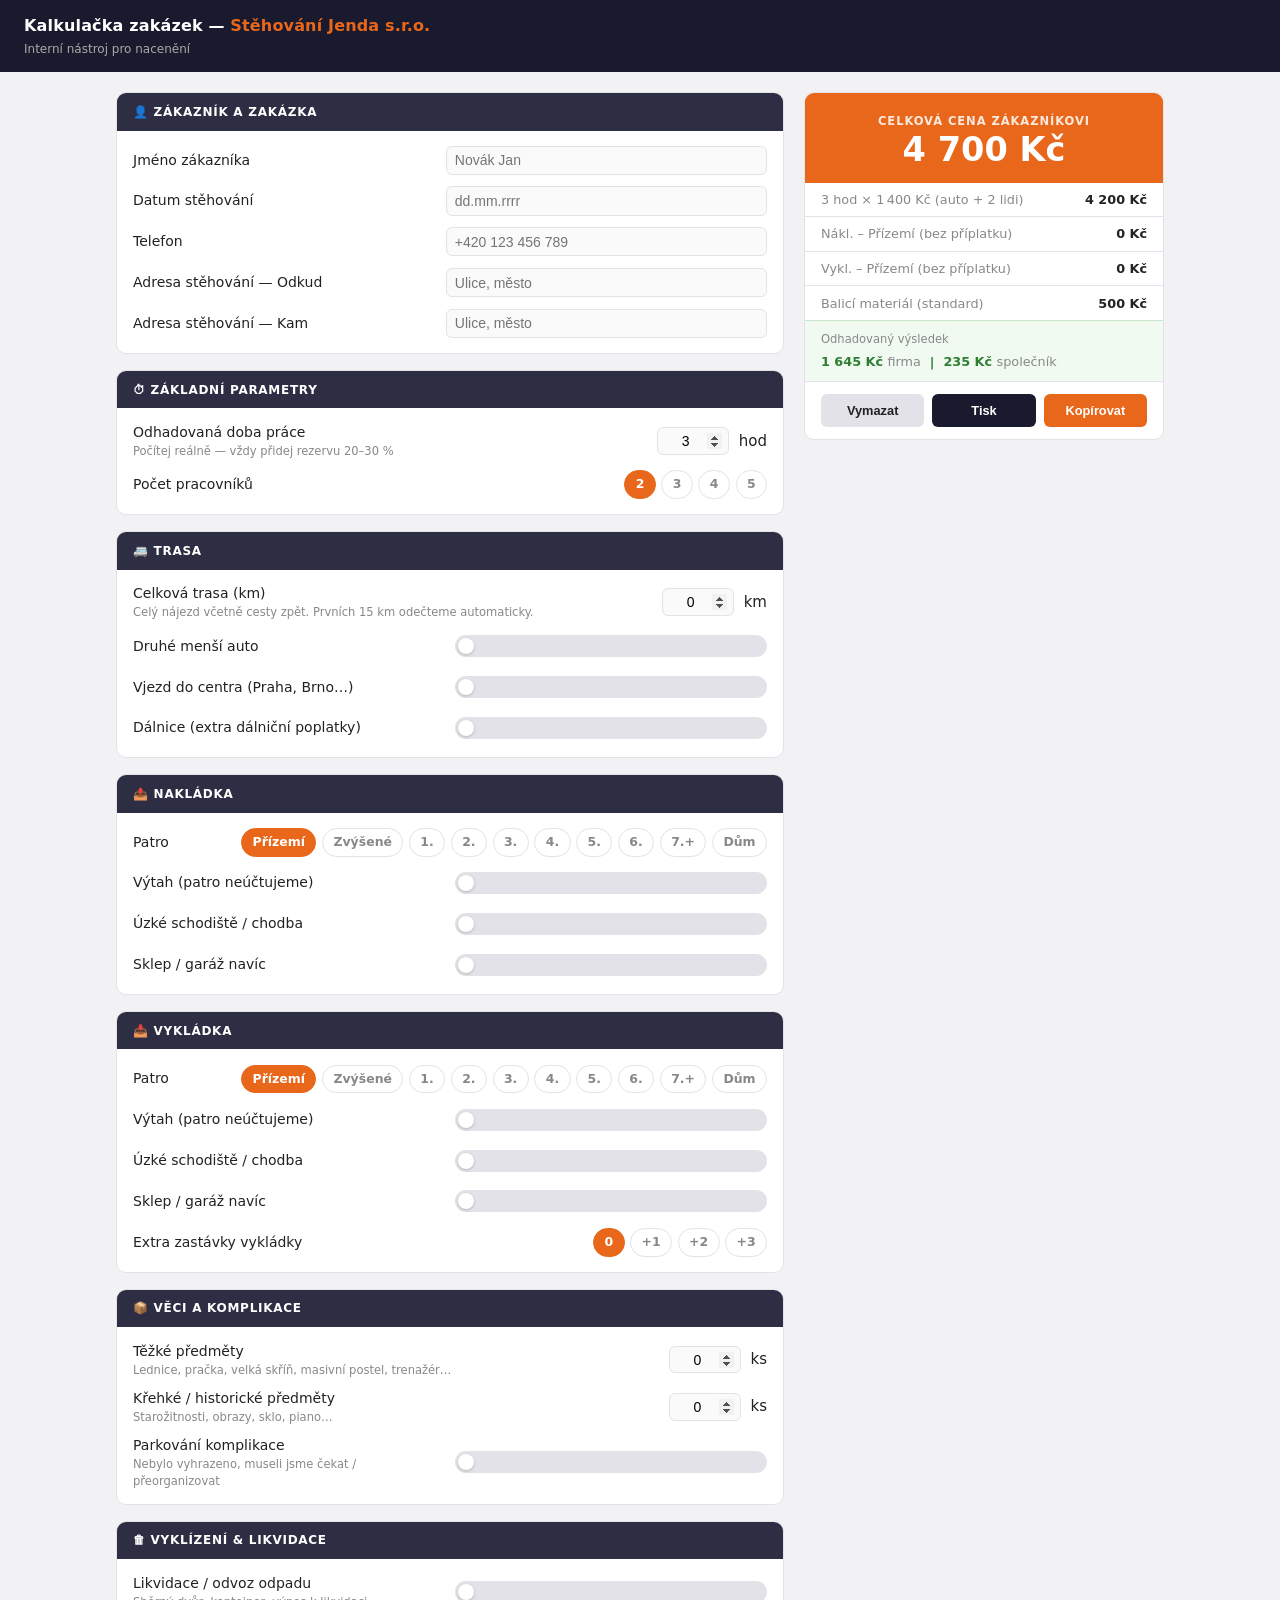
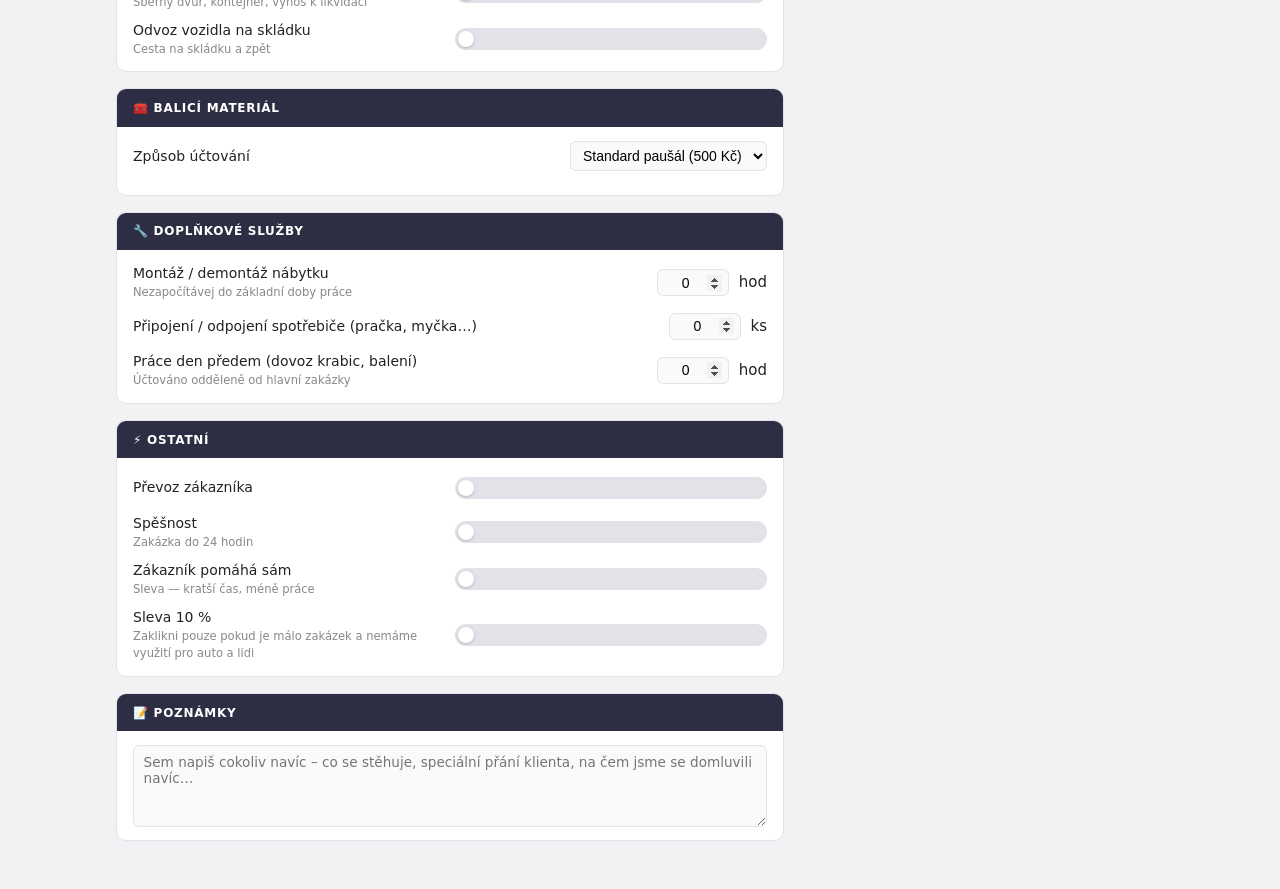
==== commit 975e3588: "Add files via upload" ====
--- a/kalkulacka.html
+++ b/kalkulacka.html
@@ -139,6 +139,19 @@
     }
     input[type="text"]:focus { outline: none; border-color: var(--orange); background: #fff; }
 
+    textarea {
+      width: 100%;
+      padding: 0.5rem 0.6rem;
+      border: 1px solid var(--border);
+      border-radius: 6px;
+      font-size: 0.85rem;
+      font-family: inherit;
+      background: #fafafa;
+      resize: vertical;
+      transition: border-color 0.15s;
+    }
+    textarea:focus { outline: none; border-color: var(--orange); background: #fff; }
+
     /* ── RADIO CHIPS ── */
     .chips { display: flex; gap: 0.35rem; flex-wrap: wrap; }
     .chip {
@@ -417,7 +430,10 @@
             <span class="chip" data-v="2">2.</span>
             <span class="chip" data-v="3">3.</span>
             <span class="chip" data-v="4">4.</span>
-            <span class="chip" data-v="5">5.+</span>
+            <span class="chip" data-v="5">5.</span>
+            <span class="chip" data-v="6">6.</span>
+            <span class="chip" data-v="7">7.+</span>
+            <span class="chip" data-v="house">Dům</span>
           </div>
         </div>
         <div class="field" style="margin-top:0.5rem;">
@@ -457,7 +473,10 @@
             <span class="chip" data-v="2">2.</span>
             <span class="chip" data-v="3">3.</span>
             <span class="chip" data-v="4">4.</span>
-            <span class="chip" data-v="5">5.+</span>
+            <span class="chip" data-v="5">5.</span>
+            <span class="chip" data-v="6">6.</span>
+            <span class="chip" data-v="7">7.+</span>
+            <span class="chip" data-v="house">Dům</span>
           </div>
         </div>
         <div class="field" style="margin-top:0.5rem;">
@@ -567,6 +586,7 @@
           <label>Způsob účtování</label>
           <select id="packing-type">
             <option value="none">Žádný</option>
+            <option value="small">Malé balení (300 Kč)</option>
             <option value="standard" selected>Standard paušál (500 Kč)</option>
             <option value="custom">Vlastní rozpis</option>
           </select>
@@ -577,11 +597,11 @@
             <input type="number" id="boxes" value="0" min="0"> ks
           </div>
           <div class="field">
-            <label>Strečková fólie (role × 200 Kč)</label>
+            <label>Strečková fólie (role × 250 Kč)</label>
             <input type="number" id="stretch" value="0" min="0"> rol
           </div>
           <div class="field">
-            <label>Bublinková fólie (role × 200 Kč)</label>
+            <label>Bublinková fólie (role × 250 Kč)</label>
             <input type="number" id="bubble" value="0" min="0"> rol
           </div>
         </div>
@@ -648,6 +668,16 @@
             <input type="checkbox" id="discount10">
             <span class="toggle-track"></span>
           </label>
+        </div>
+      </div>
+    </div>
+
+    <!-- POZNÁMKY -->
+    <div class="card">
+      <div class="card-head">📝 Poznámky</div>
+      <div class="section">
+        <div class="field" style="align-items:flex-start;">
+          <textarea id="notes" placeholder="Sem napiš cokoliv navíc – co se stěhuje, speciální přání klienta, na čem jsme se domluvili navíc…" rows="4"></textarea>
         </div>
       </div>
     </div>
@@ -699,6 +729,7 @@
   floorRate:       500,
   elevatedGround:  300,
   basement:        300,
+  house:           300,
   narrowPassage:   400,
   extraStop:       500,
   parkingIssue:    300,
@@ -706,10 +737,11 @@
   fragileItem:     100,
   cityCenter:      800,
   highway:         500,
+  packingSmall:    300,
   packingStd:      500,
   boxPrice:        30,
-  stretchPrice:    200,
-  bubblePrice:     200,
+  stretchPrice:    250,
+  bubblePrice:     250,
   assemblyHour:    400,
   applianceConn:   100,
   personTransport: 500,
@@ -747,8 +779,8 @@
   var items = [];
   var raw   = 0;
 
-  function add(name, amount) {
-    if (amount === 0) return;
+  function add(name, amount, force) {
+    if (amount === 0 && !force) return;
     items.push({ name: name, amount: amount });
     raw += amount;
   }
@@ -781,24 +813,32 @@
   // Dálnice
   if (S.highway) add('Dálniční příplatek', R.highway);
 
-  // Patra – nakládka
-  if (!S.elevatorLoad) {
-    if (S.floorLoad === 0.5) {
-      add('Nákl. – zvýšené přîzemí (bez výtahu)', R.elevatedGround);
-    } else if (S.floorLoad >= 2) {
-      add('Nákl. – ' + S.floorLoad + '. patro bez výtahu (' + (S.floorLoad - 1) + '×500 Kč)', (S.floorLoad - 1) * R.floorRate);
-    }
+  // Patra – nakládka (vždy zobrazit, co je vybráno, i bez příplatku)
+  if (S.floorLoad === 'house') {
+    add('Nákl. – dům (rodinný dům)', R.house, true);
+  } else if (S.elevatorLoad) {
+    add('Nákl. – ' + floorLabel(S.floorLoad) + ' (výtah, bez příplatku)', 0, true);
+  } else if (S.floorLoad === 0.5) {
+    add('Nákl. – zvýšené přízemí (bez výtahu)', R.elevatedGround, true);
+  } else if (S.floorLoad >= 2) {
+    add('Nákl. – ' + floorLabel(S.floorLoad) + ' bez výtahu (' + (S.floorLoad - 1) + '×500 Kč)', (S.floorLoad - 1) * R.floorRate, true);
+  } else {
+    add('Nákl. – ' + floorLabel(S.floorLoad) + ' (bez příplatku)', 0, true);
   }
   if (S.narrowLoad)    add('Nákl. – úzké schodiště/chodba', R.narrowPassage);
   if (S.basementLoad)  add('Nákl. – sklep / garáž', R.basement);
 
-  // Patra – vykládka
-  if (!S.elevatorUnload) {
-    if (S.floorUnload === 0.5) {
-      add('Vykl. – zvýšené přîzemí (bez výtahu)', R.elevatedGround);
-    } else if (S.floorUnload >= 2) {
-      add('Vykl. – ' + S.floorUnload + '. patro bez výtahu (' + (S.floorUnload - 1) + '×500 Kč)', (S.floorUnload - 1) * R.floorRate);
-    }
+  // Patra – vykládka (vždy zobrazit, co je vybráno, i bez příplatku)
+  if (S.floorUnload === 'house') {
+    add('Vykl. – dům (rodinný dům)', R.house, true);
+  } else if (S.elevatorUnload) {
+    add('Vykl. – ' + floorLabel(S.floorUnload) + ' (výtah, bez příplatku)', 0, true);
+  } else if (S.floorUnload === 0.5) {
+    add('Vykl. – zvýšené přízemí (bez výtahu)', R.elevatedGround, true);
+  } else if (S.floorUnload >= 2) {
+    add('Vykl. – ' + floorLabel(S.floorUnload) + ' bez výtahu (' + (S.floorUnload - 1) + '×500 Kč)', (S.floorUnload - 1) * R.floorRate, true);
+  } else {
+    add('Vykl. – ' + floorLabel(S.floorUnload) + ' (bez příplatku)', 0, true);
   }
   if (S.narrowUnload)    add('Vykl. – úzké schodiště/chodba', R.narrowPassage);
   if (S.basementUnload)  add('Vykl. – sklep / garáž', R.basement);
@@ -809,17 +849,19 @@
   }
 
   // Věci
-  if (S.heavyItems > 0)   add(S.heavyItems + ' těžký/é předmět(y) × 400 Kč', S.heavyItems * R.heavyItem);
-  if (S.fragileItems > 0) add(S.fragileItems + ' křehký/é předmět(y) × 300 Kč', S.fragileItems * R.fragileItem);
+  if (S.heavyItems > 0)   add(S.heavyItems + ' těžký/é předmět(y) × 200 Kč', S.heavyItems * R.heavyItem);
+  if (S.fragileItems > 0) add(S.fragileItems + ' křehký/é předmět(y) × 100 Kč', S.fragileItems * R.fragileItem);
   if (S.parkingIssue)     add('Komplikace s parkováním', R.parkingIssue);
 
   // Balicí materiál
-  if (S.packingType === 'standard') {
+  if (S.packingType === 'small') {
+    add('Balicí materiál (malé balení)', R.packingSmall);
+  } else if (S.packingType === 'standard') {
     add('Balicí materiál (standard)', R.packingStd);
   } else if (S.packingType === 'custom') {
     if (S.boxes > 0)   add(S.boxes + ' krabic × 30 Kč', S.boxes * R.boxPrice);
-    if (S.stretch > 0) add(S.stretch + ' role strečky × 200 Kč', S.stretch * R.stretchPrice);
-    if (S.bubble > 0)  add(S.bubble + ' role bublinky × 200 Kč', S.bubble * R.bubblePrice);
+    if (S.stretch > 0) add(S.stretch + ' role strečky × 250 Kč', S.stretch * R.stretchPrice);
+    if (S.bubble > 0)  add(S.bubble + ' role bublinky × 250 Kč', S.bubble * R.bubblePrice);
   }
 
   // Montáž
@@ -885,12 +927,14 @@
   var phone = document.getElementById('customer-phone').value.trim();
   var from  = document.getElementById('move-from').value.trim();
   var to    = document.getElementById('move-to').value.trim();
+  var notes = document.getElementById('notes').value.trim();
 
   var ciRows = [];
   if (name)  ciRows.push(['Zákazník:', name]);
   if (date)  ciRows.push(['Datum:', date]);
   if (phone) ciRows.push(['Telefon:', phone]);
   if (from || to) ciRows.push(['Adresa:', (from || '?') + ' → ' + (to || '?')]);
+  if (notes) ciRows.push(['Poznámky:', notes]);
 
   var ciEl = document.getElementById('customer-info');
   if (ciRows.length === 0) {
@@ -934,7 +978,9 @@
     if (!c) return;
     g.querySelectorAll('.chip').forEach(function(x) { x.classList.remove('on'); });
     c.classList.add('on');
-    S[key] = parseFloat(c.getAttribute('data-v'));
+    var v = c.getAttribute('data-v');
+    var n = parseFloat(v);
+    S[key] = isNaN(n) ? v : n;
     render();
   });
 }
@@ -992,7 +1038,7 @@
   });
 
   // Text
-  ['customer-name', 'move-date', 'customer-phone', 'move-from', 'move-to'].forEach(function(id) {
+  ['customer-name', 'move-date', 'customer-phone', 'move-from', 'move-to', 'notes'].forEach(function(id) {
     var el = document.getElementById(id);
     if (el) el.value = '';
   });
@@ -1044,6 +1090,31 @@
   render();
 }
 
+/* ── Pomocné popisky pro export ── */
+function ynLabel(b) { return b ? 'ano' : 'ne'; }
+
+function floorLabel(v) {
+  if (v === 'house') return 'Dům (rodinný dům)';
+  if (v === 0)   return 'Přízemí';
+  if (v === 0.5) return 'Zvýšené přízemí';
+  if (v === 7)   return '7.+ patro';
+  return v + '. patro';
+}
+
+function pytlovaniLabel(v) {
+  if (v === 'small')  return 'Malé (+500 Kč)';
+  if (v === 'medium') return 'Střední (+1 000 Kč)';
+  if (v === 'large')  return 'Velké (+1 500 Kč)';
+  return 'Žádné';
+}
+
+function packingLabel(v) {
+  if (v === 'small')    return 'Malé balení (300 Kč)';
+  if (v === 'standard') return 'Standard paušál (500 Kč)';
+  if (v === 'custom')   return 'Vlastní rozpis';
+  return 'Žádný';
+}
+
 /* ── Kopírovat ── */
 function copyResult() {
   var r = calc();
@@ -1052,18 +1123,106 @@
   var phone = document.getElementById('customer-phone').value.trim();
   var from  = document.getElementById('move-from').value.trim();
   var to    = document.getElementById('move-to').value.trim();
-  var lines = ['KALKULACE ZAKÁZKY — Stěhování Jenda s.r.o.'];
-  if (name)  lines.push('Zákazník: ' + name);
-  if (date)  lines.push('Datum: ' + date);
-  if (phone) lines.push('Telefon: ' + phone);
-  if (from || to) lines.push('Adresa: ' + (from || '?') + ' → ' + (to || '?'));
+  var notes = document.getElementById('notes').value.trim();
+
+  var lines = ['KALKULACE ZAKÁZKY — Stěhování Jenda s.r.o.', ''];
+
+  // Zákazník a zakázka
+  lines.push('ZÁKAZNÍK A ZAKÁZKA');
+  lines.push('Jméno zákazníka: ' + (name || '—'));
+  lines.push('Datum stěhování: ' + (date || '—'));
+  lines.push('Telefon: ' + (phone || '—'));
+  lines.push('Odkud: ' + (from || '—'));
+  lines.push('Kam: ' + (to || '—'));
   lines.push('');
-  r.items.forEach(function(it) {
-    lines.push(it.name + ':  ' + Math.round(it.amount).toLocaleString('cs-CZ') + ' Kč');
-  });
+
+  // Základní parametry
+  lines.push('ZÁKLADNÍ PARAMETRY');
+  lines.push('Odhadovaná doba práce: ' + S.hours + ' hod');
+  lines.push('Počet pracovníků: ' + S.workers);
+  lines.push('');
+
+  // Trasa
+  lines.push('TRASA');
+  lines.push('Celková trasa: ' + S.distance + ' km');
+  lines.push('Druhé menší auto: ' + ynLabel(S.secondCar) + (S.secondCar ? ' (' + S.secondCarKm + ' km jednosměrně)' : ''));
+  lines.push('Vjezd do centra: ' + ynLabel(S.cityCenter));
+  lines.push('Dálnice: ' + ynLabel(S.highway));
+  lines.push('');
+
+  // Nakládka
+  lines.push('NAKLÁDKA');
+  lines.push('Patro: ' + floorLabel(S.floorLoad));
+  lines.push('Výtah: ' + ynLabel(S.elevatorLoad));
+  lines.push('Úzké schodiště/chodba: ' + ynLabel(S.narrowLoad));
+  lines.push('Sklep/garáž navíc: ' + ynLabel(S.basementLoad));
+  lines.push('');
+
+  // Vykládka
+  lines.push('VYKLÁDKA');
+  lines.push('Patro: ' + floorLabel(S.floorUnload));
+  lines.push('Výtah: ' + ynLabel(S.elevatorUnload));
+  lines.push('Úzké schodiště/chodba: ' + ynLabel(S.narrowUnload));
+  lines.push('Sklep/garáž navíc: ' + ynLabel(S.basementUnload));
+  lines.push('Extra zastávky vykládky: ' + S.extraStops);
+  lines.push('');
+
+  // Věci a komplikace
+  lines.push('VĚCI A KOMPLIKACE');
+  lines.push('Těžké předměty: ' + S.heavyItems + ' ks (× 200 Kč)');
+  lines.push('Křehké/historické předměty: ' + S.fragileItems + ' ks (× 100 Kč)');
+  lines.push('Komplikace s parkováním: ' + ynLabel(S.parkingIssue));
+  lines.push('');
+
+  // Vyklízení & likvidace
+  lines.push('VYKLÍZENÍ & LIKVIDACE');
+  lines.push('Likvidace/odvoz odpadu: ' + ynLabel(S.liquidation));
+  if (S.liquidation) lines.push('Pytlování: ' + pytlovaniLabel(S.pytlovani));
+  lines.push('Odvoz vozidla na skládku: ' + ynLabel(S.dumpTransport));
+  lines.push('');
+
+  // Balicí materiál
+  lines.push('BALICÍ MATERIÁL');
+  lines.push('Způsob účtování: ' + packingLabel(S.packingType));
+  if (S.packingType === 'custom') {
+    lines.push('Krabice: ' + S.boxes + ' ks');
+    lines.push('Strečková fólie: ' + S.stretch + ' role');
+    lines.push('Bublinková fólie: ' + S.bubble + ' role');
+  }
+  lines.push('');
+
+  // Doplňkové služby
+  lines.push('DOPLŇKOVÉ SLUŽBY');
+  lines.push('Montáž/demontáž nábytku: ' + S.assemblyHours + ' hod');
+  lines.push('Připojení/odpojení spotřebičů: ' + S.appliances + ' ks');
+  lines.push('Práce den předem: ' + S.dayBefore + ' hod');
+  lines.push('');
+
+  // Ostatní
+  lines.push('OSTATNÍ');
+  lines.push('Převoz zákazníka: ' + ynLabel(S.personTransport));
+  lines.push('Spěšnost (do 24 hod): ' + ynLabel(S.urgency));
+  lines.push('Zákazník pomáhá sám: ' + ynLabel(S.customerHelps));
+  lines.push('Sleva 10 % (nízké vytížení): ' + ynLabel(S.discount10));
+  lines.push('');
+
+  // Rozpis ceny
+  lines.push('ROZPIS CENY');
+  if (r.items.length === 0) {
+    lines.push('(žádné zpoplatněné položky)');
+  } else {
+    r.items.forEach(function(it) {
+      lines.push(it.name + ':  ' + Math.round(it.amount).toLocaleString('cs-CZ') + ' Kč');
+    });
+  }
   lines.push('');
   lines.push('CELKEM: ' + Math.round(r.total).toLocaleString('cs-CZ') + ' Kč');
   if (r.isMin) lines.push('(Minimální cena zakázky)');
+
+  // Poznámky
+  lines.push('');
+  lines.push('POZNÁMKY');
+  lines.push(notes || '—');
 
   navigator.clipboard.writeText(lines.join('\n')).then(function() {
     var btn = event.target;
@@ -1077,7 +1236,7 @@
 function printResult() { window.print(); }
 
 /* ── Text inputs (info) ── */
-['customer-name', 'move-date', 'customer-phone', 'move-from', 'move-to'].forEach(function(id) {
+['customer-name', 'move-date', 'customer-phone', 'move-from', 'move-to', 'notes'].forEach(function(id) {
   var el = document.getElementById(id);
   if (el) el.addEventListener('input', render);
 });
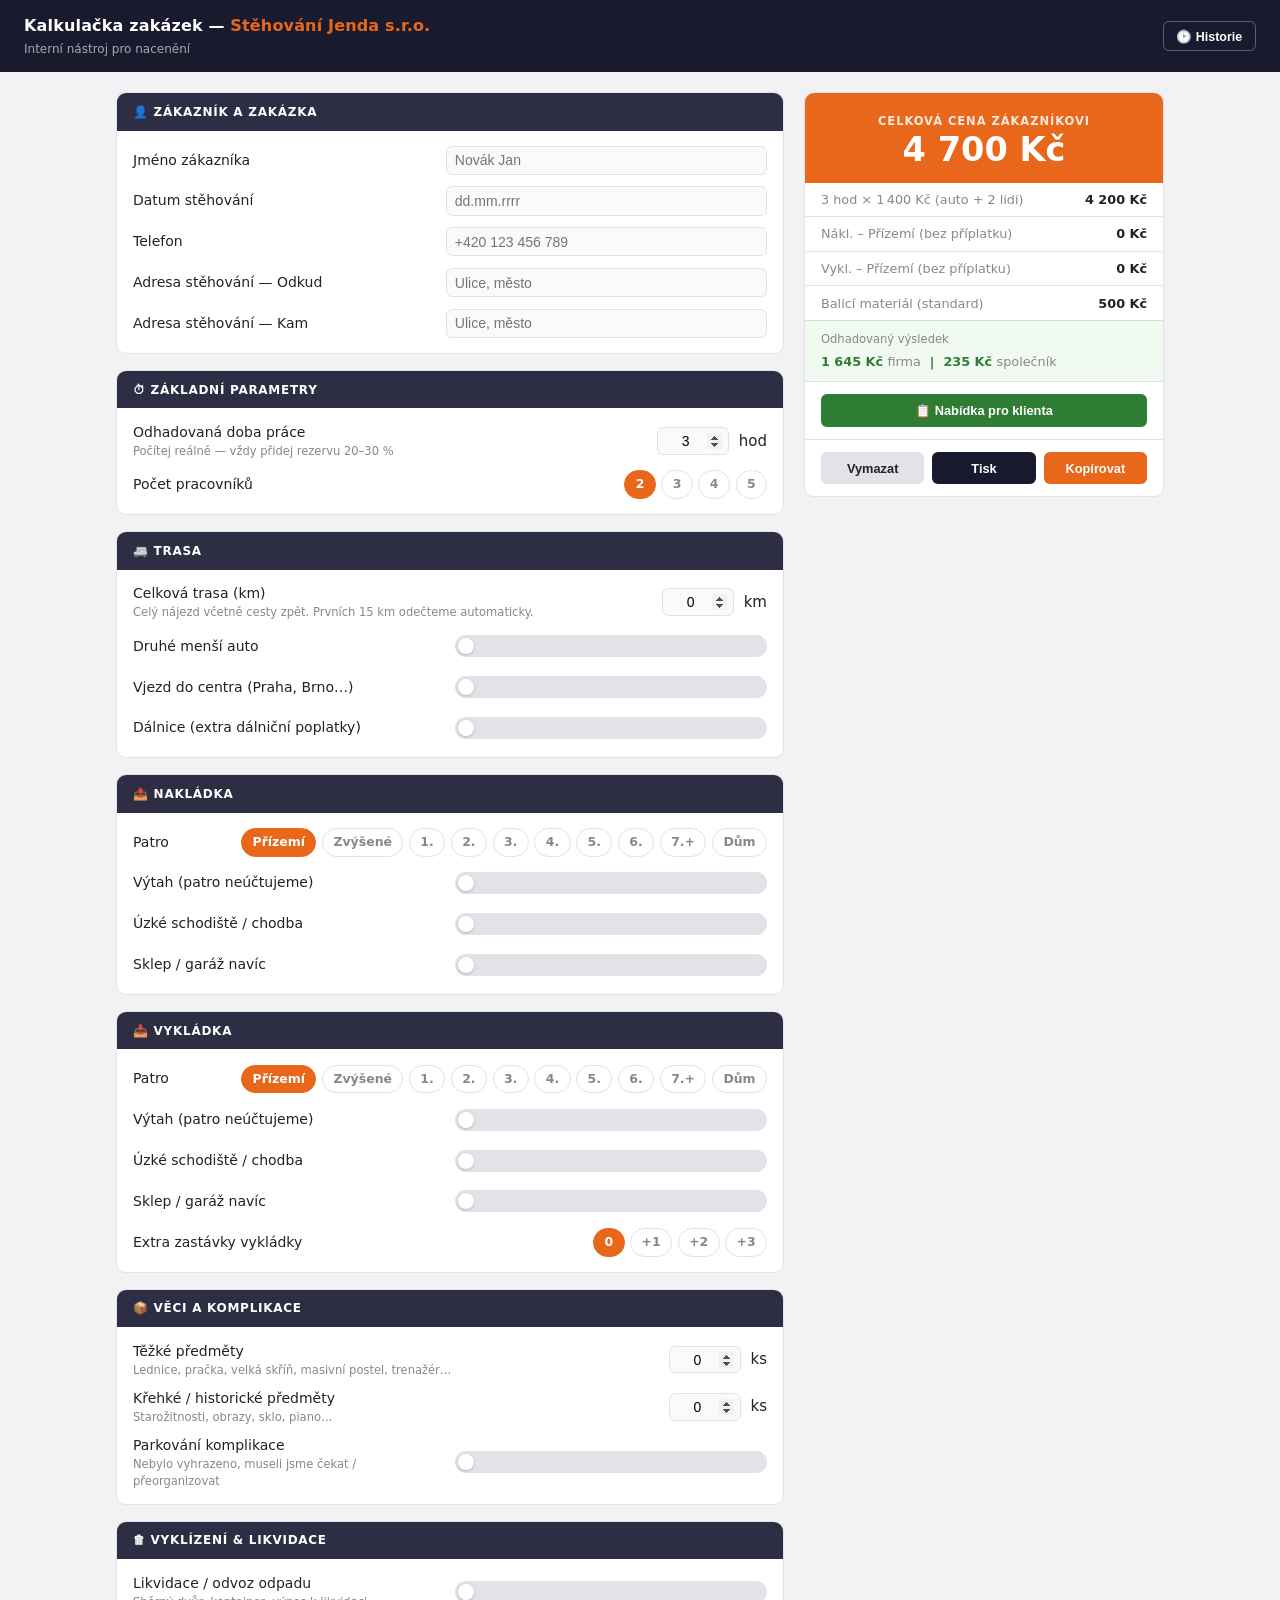
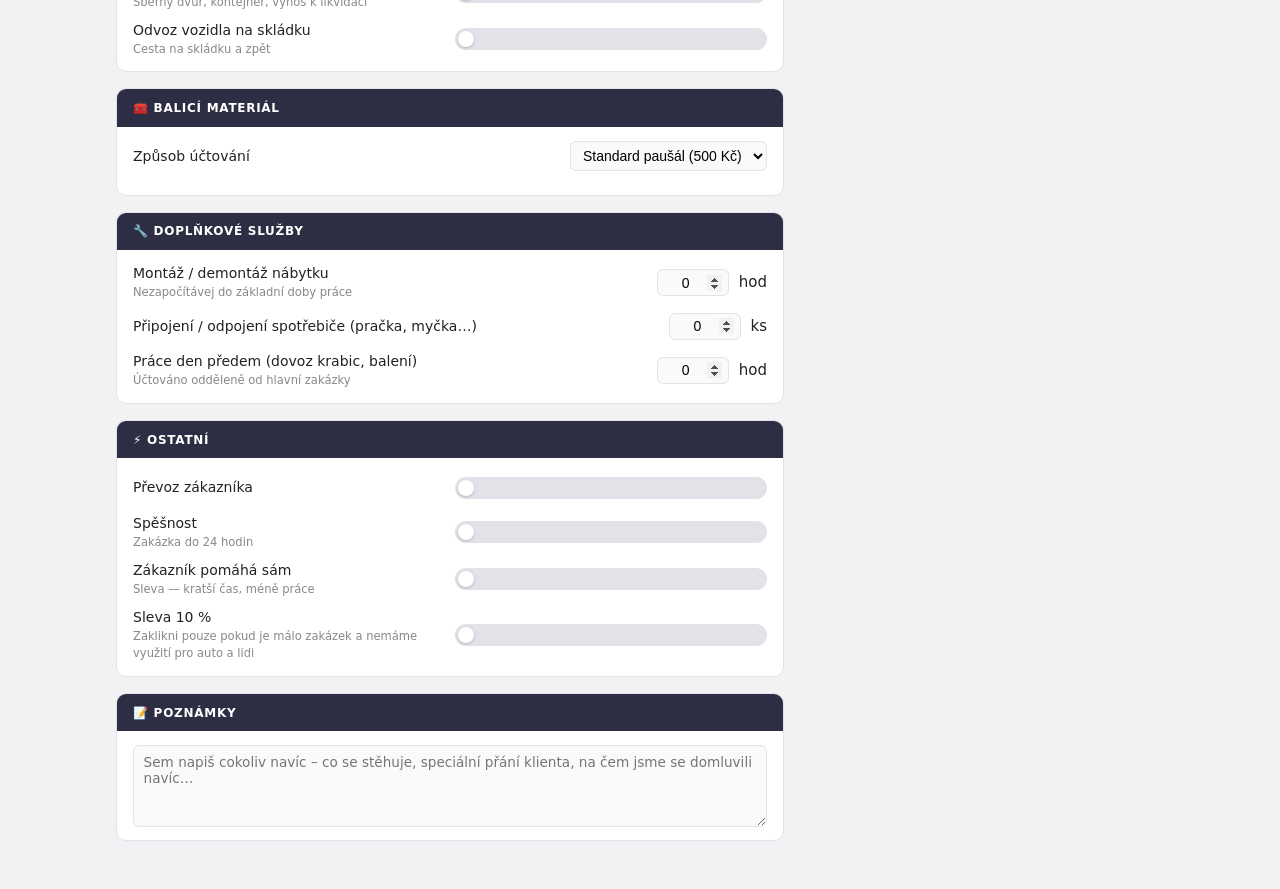
==== commit 92b95f50: "Add files via upload" ====
--- a/kalkulacka.html
+++ b/kalkulacka.html
@@ -46,6 +46,95 @@
     header h1 span { color: var(--orange); }
     header .subtitle { font-size: 0.75rem; color: #aaa; margin-top: 0.1rem; }
 
+    .btn-history {
+      background: transparent;
+      border: 1.5px solid rgba(255,255,255,.3);
+      color: #fff;
+      padding: 0.4rem 0.8rem;
+      border-radius: 6px;
+      font-size: 0.78rem;
+      font-weight: 700;
+      cursor: pointer;
+      transition: all 0.15s;
+    }
+    .btn-history:hover { border-color: var(--orange); color: var(--orange); }
+    .btn-history #history-count {
+      display: inline-block;
+      background: var(--orange);
+      color: #fff;
+      border-radius: 10px;
+      padding: 0 0.4rem;
+      font-size: 0.7rem;
+      margin-left: 0.3rem;
+    }
+    .btn-history #history-count:empty { display: none; }
+
+    /* ── HISTORIE MODAL ── */
+    .modal-overlay[hidden] { display: none; }
+    .modal-overlay {
+      position: fixed; inset: 0;
+      background: rgba(0,0,0,.5);
+      display: flex; align-items: center; justify-content: center;
+      z-index: 100;
+      padding: 1rem;
+    }
+    .modal {
+      background: var(--card);
+      border-radius: 10px;
+      width: 100%;
+      max-width: 560px;
+      max-height: 85vh;
+      display: flex;
+      flex-direction: column;
+      overflow: hidden;
+    }
+    .modal-head {
+      background: var(--dark);
+      color: #fff;
+      padding: 0.8rem 1rem;
+      display: flex;
+      align-items: center;
+      justify-content: space-between;
+      font-weight: 700;
+      font-size: 0.9rem;
+    }
+    .modal-close {
+      background: none; border: none; color: #fff;
+      font-size: 1rem; cursor: pointer; opacity: 0.7;
+    }
+    .modal-close:hover { opacity: 1; }
+    .modal-body {
+      overflow-y: auto;
+      padding: 0.5rem;
+      flex: 1;
+    }
+    .modal-foot {
+      display: flex; gap: 0.5rem;
+      padding: 0.75rem 1rem;
+      border-top: 1px solid var(--border);
+    }
+    .hist-item {
+      border: 1px solid var(--border);
+      border-radius: 8px;
+      padding: 0.6rem 0.8rem;
+      margin-bottom: 0.5rem;
+      font-size: 0.8rem;
+    }
+    .hist-item:last-child { margin-bottom: 0; }
+    .hist-item .hi-top {
+      display: flex; justify-content: space-between; align-items: baseline;
+      margin-bottom: 0.25rem;
+    }
+    .hist-item .hi-name { font-weight: 700; color: var(--text); }
+    .hist-item .hi-price { font-weight: 800; color: var(--orange); white-space: nowrap; }
+    .hist-item .hi-meta { color: var(--muted); font-size: 0.74rem; margin-bottom: 0.4rem; }
+    .hist-item .hi-actions { display: flex; gap: 0.4rem; }
+    .hist-item .hi-actions button {
+      flex: 1; padding: 0.35rem; border: none; border-radius: 5px;
+      font-size: 0.74rem; font-weight: 700; cursor: pointer;
+    }
+    .hist-empty { text-align: center; color: var(--muted); padding: 2rem 1rem; font-size: 0.85rem; }
+
     /* ── LAYOUT ── */
     .layout {
       display: grid;
@@ -301,6 +390,8 @@
     .btn-gray:hover { background: #d5d5d8; }
     .btn-dark { background: var(--dark); color: #fff; }
     .btn-dark:hover { opacity: 0.85; }
+    .btn-green { background: var(--green); color: #fff; }
+    .btn-green:hover { opacity: 0.88; }
 
     /* ── PRINT ── */
     @media print {
@@ -321,7 +412,23 @@
     <h1>Kalkulačka zakázek &mdash; <span>Stěhování Jenda s.r.o.</span></h1>
     <div class="subtitle">Interní nástroj pro nacenění</div>
   </div>
+  <button class="btn-history" onclick="openHistory()">🕑 Historie <span id="history-count"></span></button>
 </header>
+
+<!-- ══════════ HISTORIE MODAL ══════════ -->
+<div class="modal-overlay" id="history-overlay" hidden>
+  <div class="modal">
+    <div class="modal-head">
+      <span>🕑 Historie nabídek</span>
+      <button class="modal-close" onclick="closeHistory()">✕</button>
+    </div>
+    <div class="modal-body" id="history-list"></div>
+    <div class="modal-foot">
+      <button class="btn btn-gray" onclick="clearHistory()">Vymazat historii</button>
+      <button class="btn btn-dark" onclick="closeHistory()">Zavřít</button>
+    </div>
+  </div>
+</div>
 
 <div class="layout">
 
@@ -703,6 +810,10 @@
       <div class="profit-bar">
         <div class="pl">Odhadovaný výsledek</div>
         <div class="pv" id="profit-display">—</div>
+      </div>
+
+      <div class="actions actions-client">
+        <button class="btn btn-green" onclick="copyClientOffer()">📋 Nabídka pro klienta</button>
       </div>
 
       <div class="actions">
@@ -774,6 +885,9 @@
   pytlovani: 'none', liquidation: false, dumpTransport: false, discount10: false,
 };
 
+/* ── Historie nabídek (localStorage) ── */
+var HISTORY_KEY = 'jendaKalkulackaHistorie_v1';
+
 /* ── Výpočet ── */
 function calc() {
   var items = [];
@@ -1101,20 +1215,6 @@
   return v + '. patro';
 }
 
-function pytlovaniLabel(v) {
-  if (v === 'small')  return 'Malé (+500 Kč)';
-  if (v === 'medium') return 'Střední (+1 000 Kč)';
-  if (v === 'large')  return 'Velké (+1 500 Kč)';
-  return 'Žádné';
-}
-
-function packingLabel(v) {
-  if (v === 'small')    return 'Malé balení (300 Kč)';
-  if (v === 'standard') return 'Standard paušál (500 Kč)';
-  if (v === 'custom')   return 'Vlastní rozpis';
-  return 'Žádný';
-}
-
 /* ── Kopírovat ── */
 function copyResult() {
   var r = calc();
@@ -1127,91 +1227,20 @@
 
   var lines = ['KALKULACE ZAKÁZKY — Stěhování Jenda s.r.o.', ''];
 
-  // Zákazník a zakázka
-  lines.push('ZÁKAZNÍK A ZAKÁZKA');
-  lines.push('Jméno zákazníka: ' + (name || '—'));
-  lines.push('Datum stěhování: ' + (date || '—'));
-  lines.push('Telefon: ' + (phone || '—'));
-  lines.push('Odkud: ' + (from || '—'));
-  lines.push('Kam: ' + (to || '—'));
-  lines.push('');
-
-  // Základní parametry
-  lines.push('ZÁKLADNÍ PARAMETRY');
-  lines.push('Odhadovaná doba práce: ' + S.hours + ' hod');
-  lines.push('Počet pracovníků: ' + S.workers);
-  lines.push('');
-
-  // Trasa
-  lines.push('TRASA');
-  lines.push('Celková trasa: ' + S.distance + ' km');
-  lines.push('Druhé menší auto: ' + ynLabel(S.secondCar) + (S.secondCar ? ' (' + S.secondCarKm + ' km jednosměrně)' : ''));
-  lines.push('Vjezd do centra: ' + ynLabel(S.cityCenter));
-  lines.push('Dálnice: ' + ynLabel(S.highway));
-  lines.push('');
-
-  // Nakládka
-  lines.push('NAKLÁDKA');
-  lines.push('Patro: ' + floorLabel(S.floorLoad));
-  lines.push('Výtah: ' + ynLabel(S.elevatorLoad));
-  lines.push('Úzké schodiště/chodba: ' + ynLabel(S.narrowLoad));
-  lines.push('Sklep/garáž navíc: ' + ynLabel(S.basementLoad));
-  lines.push('');
-
-  // Vykládka
-  lines.push('VYKLÁDKA');
-  lines.push('Patro: ' + floorLabel(S.floorUnload));
-  lines.push('Výtah: ' + ynLabel(S.elevatorUnload));
-  lines.push('Úzké schodiště/chodba: ' + ynLabel(S.narrowUnload));
-  lines.push('Sklep/garáž navíc: ' + ynLabel(S.basementUnload));
-  lines.push('Extra zastávky vykládky: ' + S.extraStops);
-  lines.push('');
-
-  // Věci a komplikace
-  lines.push('VĚCI A KOMPLIKACE');
-  lines.push('Těžké předměty: ' + S.heavyItems + ' ks (× 200 Kč)');
-  lines.push('Křehké/historické předměty: ' + S.fragileItems + ' ks (× 100 Kč)');
-  lines.push('Komplikace s parkováním: ' + ynLabel(S.parkingIssue));
-  lines.push('');
-
-  // Vyklízení & likvidace
-  lines.push('VYKLÍZENÍ & LIKVIDACE');
-  lines.push('Likvidace/odvoz odpadu: ' + ynLabel(S.liquidation));
-  if (S.liquidation) lines.push('Pytlování: ' + pytlovaniLabel(S.pytlovani));
-  lines.push('Odvoz vozidla na skládku: ' + ynLabel(S.dumpTransport));
-  lines.push('');
-
-  // Balicí materiál
-  lines.push('BALICÍ MATERIÁL');
-  lines.push('Způsob účtování: ' + packingLabel(S.packingType));
-  if (S.packingType === 'custom') {
-    lines.push('Krabice: ' + S.boxes + ' ks');
-    lines.push('Strečková fólie: ' + S.stretch + ' role');
-    lines.push('Bublinková fólie: ' + S.bubble + ' role');
-  }
-  lines.push('');
-
-  // Doplňkové služby
-  lines.push('DOPLŇKOVÉ SLUŽBY');
-  lines.push('Montáž/demontáž nábytku: ' + S.assemblyHours + ' hod');
-  lines.push('Připojení/odpojení spotřebičů: ' + S.appliances + ' ks');
-  lines.push('Práce den předem: ' + S.dayBefore + ' hod');
-  lines.push('');
-
-  // Ostatní
-  lines.push('OSTATNÍ');
-  lines.push('Převoz zákazníka: ' + ynLabel(S.personTransport));
-  lines.push('Spěšnost (do 24 hod): ' + ynLabel(S.urgency));
-  lines.push('Zákazník pomáhá sám: ' + ynLabel(S.customerHelps));
-  lines.push('Sleva 10 % (nízké vytížení): ' + ynLabel(S.discount10));
-  lines.push('');
-
-  // Rozpis ceny
+  // Zákazník a zakázka — jen vyplněné
+  if (name)  lines.push('Zákazník: ' + name);
+  if (date)  lines.push('Datum: ' + date);
+  if (phone) lines.push('Telefon: ' + phone);
+  if (from || to) lines.push('Adresa: ' + (from || '?') + ' → ' + (to || '?'));
+  if (name || date || phone || from || to) lines.push('');
+
+  // Rozpis ceny — jen skutečně zpoplatněné položky
   lines.push('ROZPIS CENY');
-  if (r.items.length === 0) {
+  var pricedItems = r.items.filter(function(it) { return it.amount !== 0; });
+  if (pricedItems.length === 0) {
     lines.push('(žádné zpoplatněné položky)');
   } else {
-    r.items.forEach(function(it) {
+    pricedItems.forEach(function(it) {
       lines.push(it.name + ':  ' + Math.round(it.amount).toLocaleString('cs-CZ') + ' Kč');
     });
   }
@@ -1219,10 +1248,56 @@
   lines.push('CELKEM: ' + Math.round(r.total).toLocaleString('cs-CZ') + ' Kč');
   if (r.isMin) lines.push('(Minimální cena zakázky)');
 
-  // Poznámky
-  lines.push('');
-  lines.push('POZNÁMKY');
-  lines.push(notes || '—');
+  // Poznámky — jen pokud jsou vyplněné
+  if (notes) {
+    lines.push('');
+    lines.push('Poznámky: ' + notes);
+  }
+
+  saveToHistory();
+
+  navigator.clipboard.writeText(lines.join('\n')).then(function() {
+    var btn = event.target;
+    var orig = btn.textContent;
+    btn.textContent = 'Zkopírováno!';
+    setTimeout(function() { btn.textContent = orig; }, 2000);
+  });
+}
+
+/* ── Nabídka pro klienta ── */
+function copyClientOffer() {
+  var r = calc();
+  var name = document.getElementById('customer-name').value.trim();
+  var date = document.getElementById('move-date').value.trim();
+
+  var low  = Math.max(0, Math.round(r.total - 500));
+  var high = Math.round(r.total + 500);
+
+  var greeting = name
+    ? ('Dobrý den, pane / paní ' + name + ', děkujeme za zájem o naše služby.')
+    : 'Dobrý den, děkujeme za zájem o naše služby.';
+  var datePart = date ? ('Termín stěhování: ' + date + '.') : '';
+
+  var lines = [
+    greeting,
+    ''
+  ];
+  if (datePart) { lines.push(datePart); lines.push(''); }
+  lines.push(
+    'Vzhledem k obdrženým informacím se cena za stěhování pohybuje v rozmezí od ' + fmt(low) + ' do ' + fmt(high) + '.',
+    '',
+    'V případě zájmu Vás poprosíme o potvrzení termínu a stanovení konkrétního času příjezdu našich stěhováků.',
+    '',
+    'Rádi bychom zdůraznili, že dbáme na profesionální přístup nás i našich pracovníků. Naši cenu po potvrzení nezvyšujeme, nábytek zabalíme a jsme pojištěni proti poškození majetku. Zároveň víme, že stěhování je velká věc, a proto dbáme na Vaši bezstarostnost během celé realizace.',
+    '',
+    'V případě zájmu nebo dotazů nás neváhejte kontaktovat.',
+    '',
+    'Těšíme se na případnou spolupráci,',
+    'S pozdravem,',
+    'Stěhování Jenda s.r.o.'
+  );
+
+  saveToHistory();
 
   navigator.clipboard.writeText(lines.join('\n')).then(function() {
     var btn = event.target;
@@ -1279,6 +1354,180 @@
 initToggle('discount10',       'discount10');
 initChips('pytlovani-chips',   'pytlovani');
 
+/* ── Historie nabídek ── */
+function loadHistoryList() {
+  try {
+    var raw = localStorage.getItem(HISTORY_KEY);
+    return raw ? JSON.parse(raw) : [];
+  } catch (e) {
+    return [];
+  }
+}
+
+function saveHistoryList(list) {
+  try {
+    localStorage.setItem(HISTORY_KEY, JSON.stringify(list));
+  } catch (e) { /* localStorage nedostupné — tiše ignorovat */ }
+}
+
+function saveToHistory() {
+  var r = calc();
+  var record = {
+    id: Date.now() + '-' + Math.random().toString(36).slice(2, 7),
+    savedAt: new Date().toLocaleString('cs-CZ'),
+    name:  document.getElementById('customer-name').value.trim(),
+    date:  document.getElementById('move-date').value.trim(),
+    phone: document.getElementById('customer-phone').value.trim(),
+    from:  document.getElementById('move-from').value.trim(),
+    to:    document.getElementById('move-to').value.trim(),
+    notes: document.getElementById('notes').value.trim(),
+    total: r.total,
+    isMin: r.isMin,
+    state: JSON.parse(JSON.stringify(S))
+  };
+  var list = loadHistoryList();
+  list.unshift(record);
+  if (list.length > 200) list = list.slice(0, 200);
+  saveHistoryList(list);
+  updateHistoryCount();
+}
+
+function updateHistoryCount() {
+  var el = document.getElementById('history-count');
+  if (!el) return;
+  var n = loadHistoryList().length;
+  el.textContent = n > 0 ? n : '';
+}
+
+function renderHistoryPanel() {
+  var list = loadHistoryList();
+  var wrap = document.getElementById('history-list');
+  if (!wrap) return;
+  if (list.length === 0) {
+    wrap.innerHTML = '<div class="hist-empty">Zatím žádná uložená nabídka. Historie se ukládá automaticky při kliknutí na „Kopírovat“ nebo „Nabídka pro klienta“.</div>';
+    return;
+  }
+  wrap.innerHTML = list.map(function(rec) {
+    var addr = (rec.from || rec.to) ? ((rec.from || '?') + ' → ' + (rec.to || '?')) : '';
+    return '' +
+      '<div class="hist-item">' +
+        '<div class="hi-top">' +
+          '<span class="hi-name">' + (rec.name || 'Bez jména') + '</span>' +
+          '<span class="hi-price">' + fmt(rec.total) + '</span>' +
+        '</div>' +
+        '<div class="hi-meta">' +
+          (rec.date ? 'Termín: ' + rec.date + ' &nbsp;·&nbsp; ' : '') +
+          (rec.phone ? 'Tel: ' + rec.phone + ' &nbsp;·&nbsp; ' : '') +
+          (addr ? addr + ' &nbsp;·&nbsp; ' : '') +
+          'Uloženo: ' + rec.savedAt +
+        '</div>' +
+        '<div class="hi-actions">' +
+          '<button class="btn-orange" style="background:var(--orange);color:#fff;" onclick="loadFromHistory(\'' + rec.id + '\')">Načíst</button>' +
+          '<button class="btn-gray" style="background:var(--border);color:var(--text);" onclick="deleteHistoryEntry(\'' + rec.id + '\')">Smazat</button>' +
+        '</div>' +
+      '</div>';
+  }).join('');
+}
+
+function openHistory() {
+  renderHistoryPanel();
+  document.getElementById('history-overlay').hidden = false;
+}
+
+function closeHistory() {
+  document.getElementById('history-overlay').hidden = true;
+}
+
+function deleteHistoryEntry(id) {
+  var list = loadHistoryList().filter(function(rec) { return rec.id !== id; });
+  saveHistoryList(list);
+  renderHistoryPanel();
+  updateHistoryCount();
+}
+
+function clearHistory() {
+  if (!confirm('Opravdu vymazat celou historii nabídek?')) return;
+  saveHistoryList([]);
+  renderHistoryPanel();
+  updateHistoryCount();
+}
+
+function loadFromHistory(id) {
+  var matches = loadHistoryList().filter(function(r) { return r.id === id; });
+  var rec = matches.length ? matches[0] : null;
+  if (!rec) return;
+
+  // Textová pole
+  var textMap = {
+    'customer-name': rec.name, 'move-date': rec.date, 'customer-phone': rec.phone,
+    'move-from': rec.from, 'move-to': rec.to, 'notes': rec.notes
+  };
+  Object.keys(textMap).forEach(function(id) {
+    var el = document.getElementById(id);
+    if (el) el.value = textMap[id] || '';
+  });
+
+  var savedS = rec.state;
+
+  // Čísla
+  var numMap = {
+    'hours': savedS.hours, 'distance': savedS.distance, 'second-car-km': savedS.secondCarKm,
+    'heavy-items': savedS.heavyItems, 'fragile-items': savedS.fragileItems,
+    'boxes': savedS.boxes, 'stretch': savedS.stretch, 'bubble': savedS.bubble,
+    'assembly-hours': savedS.assemblyHours, 'appliances': savedS.appliances, 'day-before': savedS.dayBefore
+  };
+  Object.keys(numMap).forEach(function(id) {
+    var el = document.getElementById(id);
+    if (el) el.value = numMap[id];
+  });
+
+  // Toggly
+  var toggleMap = {
+    'second-car': savedS.secondCar, 'elevator-load': savedS.elevatorLoad, 'narrow-load': savedS.narrowLoad,
+    'basement-load': savedS.basementLoad, 'elevator-unload': savedS.elevatorUnload, 'narrow-unload': savedS.narrowUnload,
+    'basement-unload': savedS.basementUnload, 'city-center': savedS.cityCenter, 'highway': savedS.highway,
+    'parking-issue': savedS.parkingIssue, 'person-transport': savedS.personTransport, 'urgency': savedS.urgency,
+    'customer-helps': savedS.customerHelps, 'liquidation': savedS.liquidation, 'dump-transport': savedS.dumpTransport,
+    'discount10': savedS.discount10
+  };
+  Object.keys(toggleMap).forEach(function(id) {
+    var el = document.getElementById(id);
+    if (el) el.checked = !!toggleMap[id];
+  });
+
+  // Sub panely
+  var subSecondCar = document.getElementById('sub-second-car');
+  if (subSecondCar) subSecondCar.classList.toggle('on', !!savedS.secondCar);
+  var subLiquidation = document.getElementById('sub-liquidation');
+  if (subLiquidation) subLiquidation.classList.toggle('on', !!savedS.liquidation);
+  var subPacking = document.getElementById('sub-packing');
+  if (subPacking) subPacking.classList.toggle('on', savedS.packingType === 'custom');
+
+  // Chipy
+  function setChip(groupId, value) {
+    var g = document.getElementById(groupId);
+    if (!g) return;
+    g.querySelectorAll('.chip').forEach(function(c) { c.classList.remove('on'); });
+    var target = g.querySelector('[data-v="' + value + '"]');
+    if (target) target.classList.add('on');
+  }
+  setChip('workers-chips', savedS.workers);
+  setChip('floor-load-chips', savedS.floorLoad);
+  setChip('floor-unload-chips', savedS.floorUnload);
+  setChip('extra-stops-chips', savedS.extraStops);
+  setChip('pytlovani-chips', savedS.pytlovani);
+
+  // Select
+  var ps = document.getElementById('packing-type');
+  if (ps) ps.value = savedS.packingType;
+
+  S = JSON.parse(JSON.stringify(savedS));
+  render();
+  closeHistory();
+}
+
+updateHistoryCount();
+
 render();
 </script>
 
